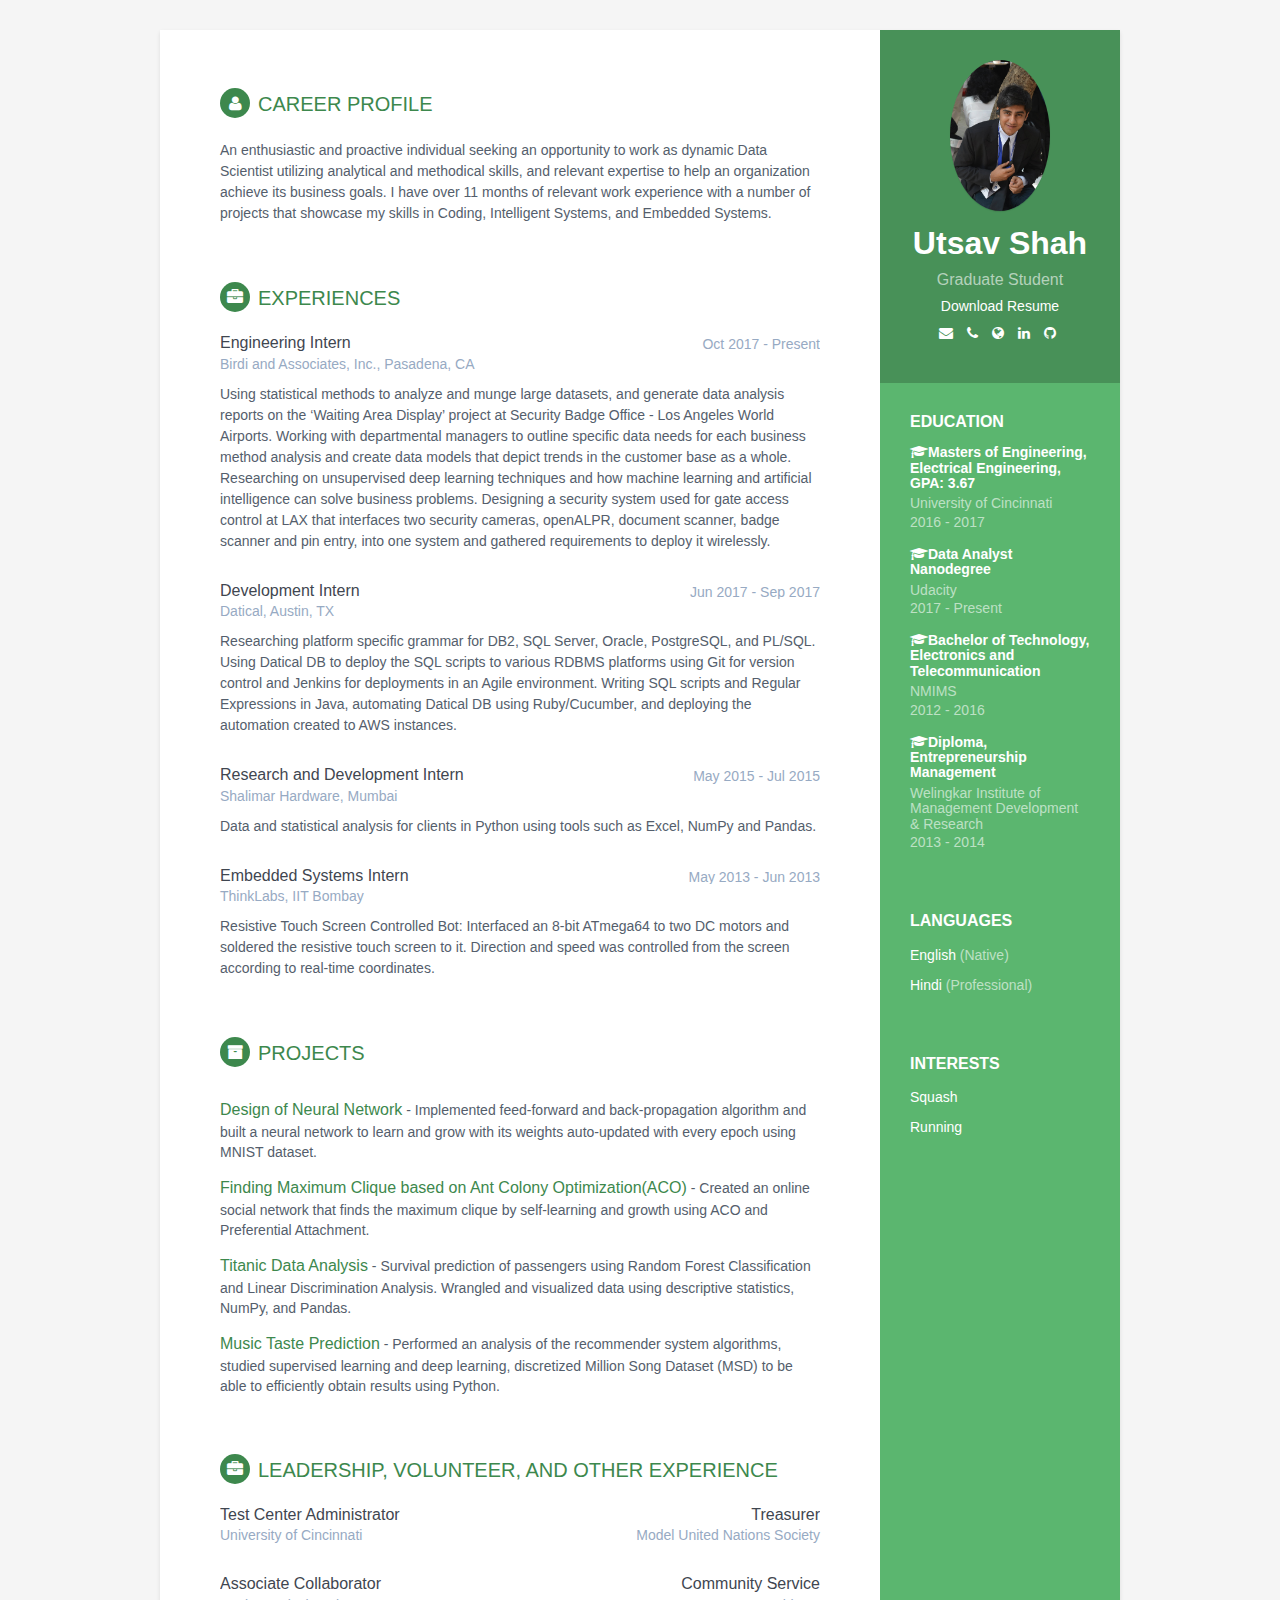
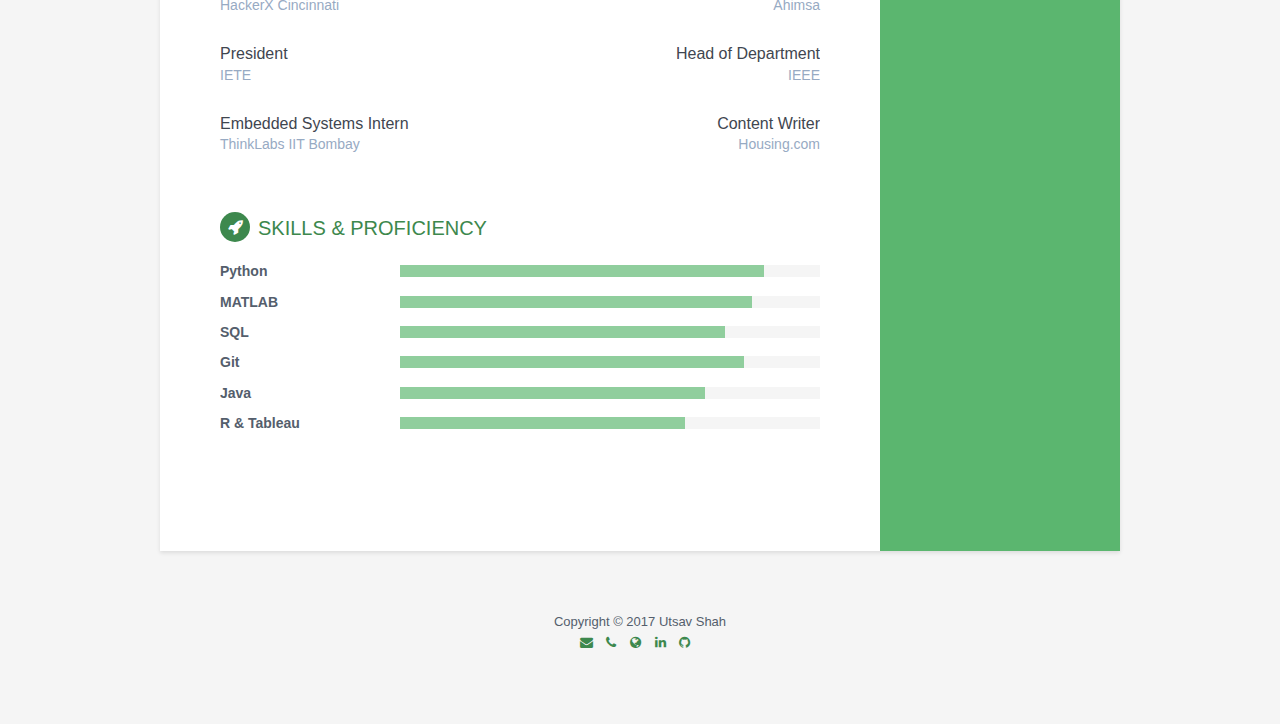
==== index.html @ f1767430 "Updating Birdi Intern Experience" ====
<!DOCTYPE html>
<html lang="en">
<head>
    <link href='//fonts.googleapis.com/css?family=Source+Sans+Pro:300,400,700,400italic' rel='stylesheet' type='text/css'>

    <link rel="stylesheet" type="text/css" href="https://utsav507.github.io/theme/css/font-awesome.min.css">
    <link rel="stylesheet" type="text/css" href="https://utsav507.github.io/theme/css/bootstrap.min.css" />
    <link rel="stylesheet" type="text/css" href="https://utsav507.github.io/theme/css/main-3.css" />


    <link href="https://utsav507.github.io/feeds/all.atom.xml" type="application/atom+xml" rel="alternate" title="Utsav's Portfolio Atom">



    <meta charset="utf-8" />
    <meta http-equiv="X-UA-Compatible" content="IE=edge" />
    <meta name="HandheldFriendly" content="True" />
    <meta name="viewport" content="width=device-width, initial-scale=1.0" />
    <meta name="robots" content="" />


    <meta name="author" content="Utsav Shah" />
    <meta name="description" content="" />
    <title>Utsav's Portfolio</title>

</head>

<body id="index" class="home">

<div class="wrapper">
<!-- Use icons from fontawesome when you are adding new item in the contact list  -->             
 
<div class="sidebar-wrapper">
    <div class="profile-container">
        <img class="profile-img" src="https://utsav507.github.io/theme//images/profile.jpg" alt="profile picture" />
        <h1 class="name">Utsav Shah</h1>
        <h3 class="tagline">Graduate Student</h3>
        <a class="btn btn-cta-primary" href="UtsavShah_Resume_New.pdf" download src="UtsavShah_Resume_New.pdf" target="_blank">Download Resume</a> 
     <ul class="social list-inline">
           
            <li class="email"><a href="mailto: utsavshah507@gmail.com"><i class="fa fa-envelope"></i></a></li>
            
            <li class="phone"><a href="tel:+1 (571)789-8828"><i class="fa fa-phone"></i></a></li>
            
            <li class="website"><a href="http://utsav507.github.io"><i class="fa fa-globe"></i></a></li>
            
            <li class="linkedin"><a href="https://in.linkedin.com/in/utsavshah507"><i class="fa fa-linkedin"></i></a></li>
            
            <li class="github"><a href="http://github.com/utsav507"><i class="fa fa-github"></i></a></li>
            
    </ul>
    </div><!--//contact-container-->
<div class="education-container container-block">
<h2 class="container-block-title">Education</h2>
    <div class="item">
	    <h4 class="degree"><i class="fa fa-graduation-cap"></i>Masters of Engineering, Electrical Engineering, GPA: 3.67</h4>
	    <h5 class="meta">University of Cincinnati</h5>
	    <div class="time">2016 - 2017</div>
	</div><!--//item-->
    <div class="item">
	    <h4 class="degree"><i class="fa fa-graduation-cap"></i>Data Analyst Nanodegree</h4>
	    <h5 class="meta">Udacity</h5>
	    <div class="time">2017 - Present</div>
	</div><!--//item-->
    <div class="item">
	    <h4 class="degree"><i class="fa fa-graduation-cap"></i>Bachelor of Technology, Electronics and Telecommunication</h4>
	    <h5 class="meta">NMIMS</h5>
	    <div class="time">2012 - 2016</div>
	</div><!--//item-->
    <div class="item">
	    <h4 class="degree"><i class="fa fa-graduation-cap"></i>Diploma, Entrepreneurship Management </h4>
	    <h5 class="meta">Welingkar Institute of Management Development & Research</h5>
	    <div class="time">2013 - 2014</div>
	</div><!--//item-->
</div><!--//education-container-->
<div class="languages-container container-block">
	<h2 class="container-block-title">Languages</h2>
	<ul class="list-unstyled interests-list">
		<li>English <span class="lang-desc">(Native)</span></li>
		<li>Hindi <span class="lang-desc">(Professional)</span></li>
	</ul>
</div><!--//interests-->
<div class="interests-container container-block">
	<h2 class="container-block-title">Interests</h2>
	<ul class="list-unstyled interests-list">
		   <li>Squash</li>
		   <li>Running</li>
	</ul>
</div><!--//interests-->
    
</div><!--//sidebar-wrapper-->    
<div class="main-wrapper">       
<section class="section summary-section">
<h2 class="section-title"><i class="fa fa-user"></i>Career Profile</h2>
<div class="summary">
    <p>An enthusiastic and proactive individual seeking an opportunity to work as dynamic Data Scientist utilizing analytical and methodical skills, and relevant expertise to help an organization achieve its business goals. I have over 11 months of relevant work experience with a number of projects that showcase my skills in Coding, Intelligent Systems, and Embedded Systems.</p>
</div><!--//summary-->
</section> 
                    
<section class="section experiences-section">
    <h2 class="section-title"><i class="fa fa-briefcase"></i>Experiences</h2>
    <div class="item">
            <div class="meta">
                <div class="upper-row">
                    <h3 class="job-title">Engineering Intern</h3>
                    <div class="time">Oct 2017 - Present</div>
                </div><!--//upper-row-->
                <div class="company">Birdi and Associates, Inc., Pasadena, CA</div>
            </div><!--//meta-->
            <div class="details">
                <p>Using statistical methods to analyze and munge large datasets, and generate data analysis reports on the ‘Waiting Area Display’ project at Security Badge Office - Los Angeles World Airports. Working with departmental managers to outline specific data needs for each business method analysis and create data models that depict trends in the customer base as a whole. Researching on unsupervised deep learning techniques and how machine learning and artificial intelligence can solve business problems. Designing a security system used for gate access control at LAX that interfaces two security cameras, openALPR, document scanner, badge scanner and pin entry, into one system and gathered requirements to deploy it wirelessly.</p>
            </div><!--//details-->
        </div><!--//item-->
        <div class="item">
            <div class="meta">
                <div class="upper-row">
                    <h3 class="job-title">Development Intern</h3>
                    <div class="time">Jun 2017 - Sep 2017</div>
                </div><!--//upper-row-->
                <div class="company">Datical, Austin, TX</div>
            </div><!--//meta-->
            <div class="details">
                <p>Researching platform specific grammar for DB2, SQL Server, Oracle, PostgreSQL, and PL/SQL. Using Datical DB to deploy the SQL scripts to various RDBMS platforms using Git for version control and Jenkins for deployments in an Agile environment. Writing SQL scripts and Regular Expressions in Java, automating Datical DB using Ruby/Cucumber, and deploying the automation created to AWS instances.</p>
            </div><!--//details-->
        </div><!--//item-->
        <div class="item">
            <div class="meta">
                <div class="upper-row">
                    <h3 class="job-title">Research and Development Intern </h3>
                    <div class="time">May 2015 - Jul 2015</div>
                </div><!--//upper-row-->
                <div class="company">Shalimar Hardware, Mumbai</div>
            </div><!--//meta-->
            <div class="details">
                <p>Data and statistical analysis for clients in Python using tools such as Excel, NumPy and Pandas.</p>
            </div><!--//details-->
        </div><!--//item-->
        <div class="item">
            <div class="meta">
                <div class="upper-row">
                    <h3 class="job-title">Embedded Systems Intern </h3>
                    <div class="time">May 2013 - Jun 2013</div>
                </div><!--//upper-row-->
                <div class="company">ThinkLabs, IIT Bombay</div>
            </div><!--//meta-->
            <div class="details">
                <p>Resistive Touch Screen Controlled Bot: Interfaced an 8-bit ATmega64 to two DC motors and soldered the resistive touch screen to it. Direction and speed was controlled from the screen according to real-time coordinates. </p>
            </div><!--//details-->
        </div><!--//item-->
</section><!--//section-->

<section class="section projects-section">
    <h2 class="section-title"><i class="fa fa-archive"></i>Projects</h2>
    <div class="intro">
        <p></p>
    </div><!--//intro-->
        <div class="item">
            <span class="project-title"><a href="https://github.com/utsav507/neural-networks">Design of Neural Network</a></span> - <span class="project-tagline">Implemented feed-forward and back-propagation algorithm and built a neural network to learn and grow with its weights auto-updated with every epoch using MNIST dataset.</span>
        </div><!--//item-->
        <div class="item">
            <span class="project-title"><a href="https://github.com/utsav507/maximum-clique">Finding Maximum Clique based on Ant Colony Optimization(ACO)</a></span> - <span class="project-tagline">Created an online social network that finds the maximum clique by self-learning and growth using ACO and Preferential Attachment. </span>
        </div><!--//item-->
        <div class="item">
            <span class="project-title"><a href="https://github.com/utsav507/titanic-data-analysis">Titanic Data Analysis</a></span> - <span class="project-tagline">Survival prediction of passengers using Random Forest Classification and Linear Discrimination Analysis. Wrangled and visualized data using descriptive statistics, NumPy, and Pandas.</span>
        </div><!--//item-->
        <div class="item">
            <span class="project-title"><a href="https://github.com/utsav507/music-taste-prediction">Music Taste Prediction</a></span> - <span class="project-tagline">Performed an analysis of the recommender system algorithms, studied supervised learning and deep learning, discretized Million Song Dataset (MSD) to be able to efficiently obtain results using Python.</span>
        </div><!--//item-->
</section><!--//section-->

<section class="section experiences-section">
    <h2 class="section-title"><i class="fa fa-briefcase"></i>Leadership, Volunteer, and Other Experience</h2>
        <div class="item">
            <div class="meta">
                <div class="upper-row">
                    <h3 class="job-title">Test Center Administrator <span style="float:right">Treasurer</span> </h3>
                </div>    
                    <div class="company">University of Cincinnati<span style="float:right">Model United Nations Society</span></div>
            </div>
        </div>

         <div class="item">
            <div class="meta">
                <div class="upper-row">
                    <h3 class="job-title">Associate Collaborator<span style="float:right">Community Service</span></h3>
                </div>    
                    <div class="company">HackerX Cincinnati<span style="float:right">Ahimsa</span></div>
            </div>
        </div>                 
        
        <div class="item">
            <div class="meta">
                <div class="upper-row">
                    <h3 class="job-title">President<span style="float:right">Head of Department</span></h3>
                </div>    
                    <div class="company">IETE<span style="float:right">IEEE</span></div>
            </div>
        </div> 

        <div class="item">
            <div class="meta">
                <div class="upper-row">
                    <h3 class="job-title">Embedded Systems Intern<span style="float:right">Content Writer</span></h3>
                </div>    
                    <div class="company">ThinkLabs IIT Bombay<span style="float:right">Housing.com</span></div>
            </div>
        </div>
</section>         
                    
<section class="skills-section section">
    <h2 class="section-title"><i class="fa fa-rocket"></i>Skills &amp; Proficiency</h2>
    <div class="skillset">        
            <div class="item">
                <h3 class="level-title">Python</h3>
                <div class="level-bar">
                    <div class="level-bar-inner" data-level="92%">
                    </div>                                      
                </div><!--//level-bar-->                                 
            </div><!--//item-->
            <div class="item">
                <h3 class="level-title">MATLAB</h3>
                <div class="level-bar">
                    <div class="level-bar-inner" data-level="89%">
                    </div>                                      
                </div><!--//level-bar-->                                 
            </div><!--//item-->
            <div class="item">
                <h3 class="level-title">SQL</h3>
                <div class="level-bar">
                    <div class="level-bar-inner" data-level="82%">
                    </div>                                      
                </div><!--//level-bar-->                                 
            </div><!--//item-->
            <div class="item">
                <h3 class="level-title">Git</h3>
                <div class="level-bar">
                    <div class="level-bar-inner" data-level="87%">
                    </div>                                      
                </div><!--//level-bar-->                                 
            </div><!--//item-->
            <div class="item">
                <h3 class="level-title">Java</h3>
                <div class="level-bar">
                    <div class="level-bar-inner" data-level="77%">
                    </div>                                      
                </div><!--//level-bar-->                                 
            </div><!--//item-->
            <div class="item">
                <h3 class="level-title">R &amp; Tableau</h3>
                <div class="level-bar">
                    <div class="level-bar-inner" data-level="72%">
                    </div>                                      
                </div><!--//level-bar-->                                 
            </div><!--//item-->
    </div>  
</section><!--//skills-section-->
        
    </div><!--//main-body-->
</div>

    <footer class="footer">
        <div class="text-center">
            <small class="copyright">Copyright © 2017 Utsav Shah<a target="_blank"></a> <ul class="social list-inline">
                <ul class="social list-inline">
           
            <li class="email"><a href="mailto: utsavshah507@gmail.com"><i class="fa fa-envelope"></i></a></li>
            
            <li class="phone"><a href="tel:+1 (571)789-8828"><i class="fa fa-phone"></i></a></li>
            
            <li class="website"><a href="http://utsav507.github.io"><i class="fa fa-globe"></i></a></li>
            
            <li class="linkedin"><a href="https://in.linkedin.com/in/utsavshah507"><i class="fa fa-linkedin"></i></a></li>
            
            <li class="github"><a href="http://github.com/utsav507"><i class="fa fa-github"></i></a></li>
            
    </ul>

        </div><!--//container-->
    </footer><!--//footer-->
    <script type="text/javascript" src="https://utsav507.github.io/theme/js/jquery-1.11.3.min.js"></script>
    <script type="text/javascript" src="https://utsav507.github.io/theme/js/bootstrap.min.js"></script>
    <script type="text/javascript" src="https://utsav507.github.io/theme/js/main.js"></script>
</body>
</html>
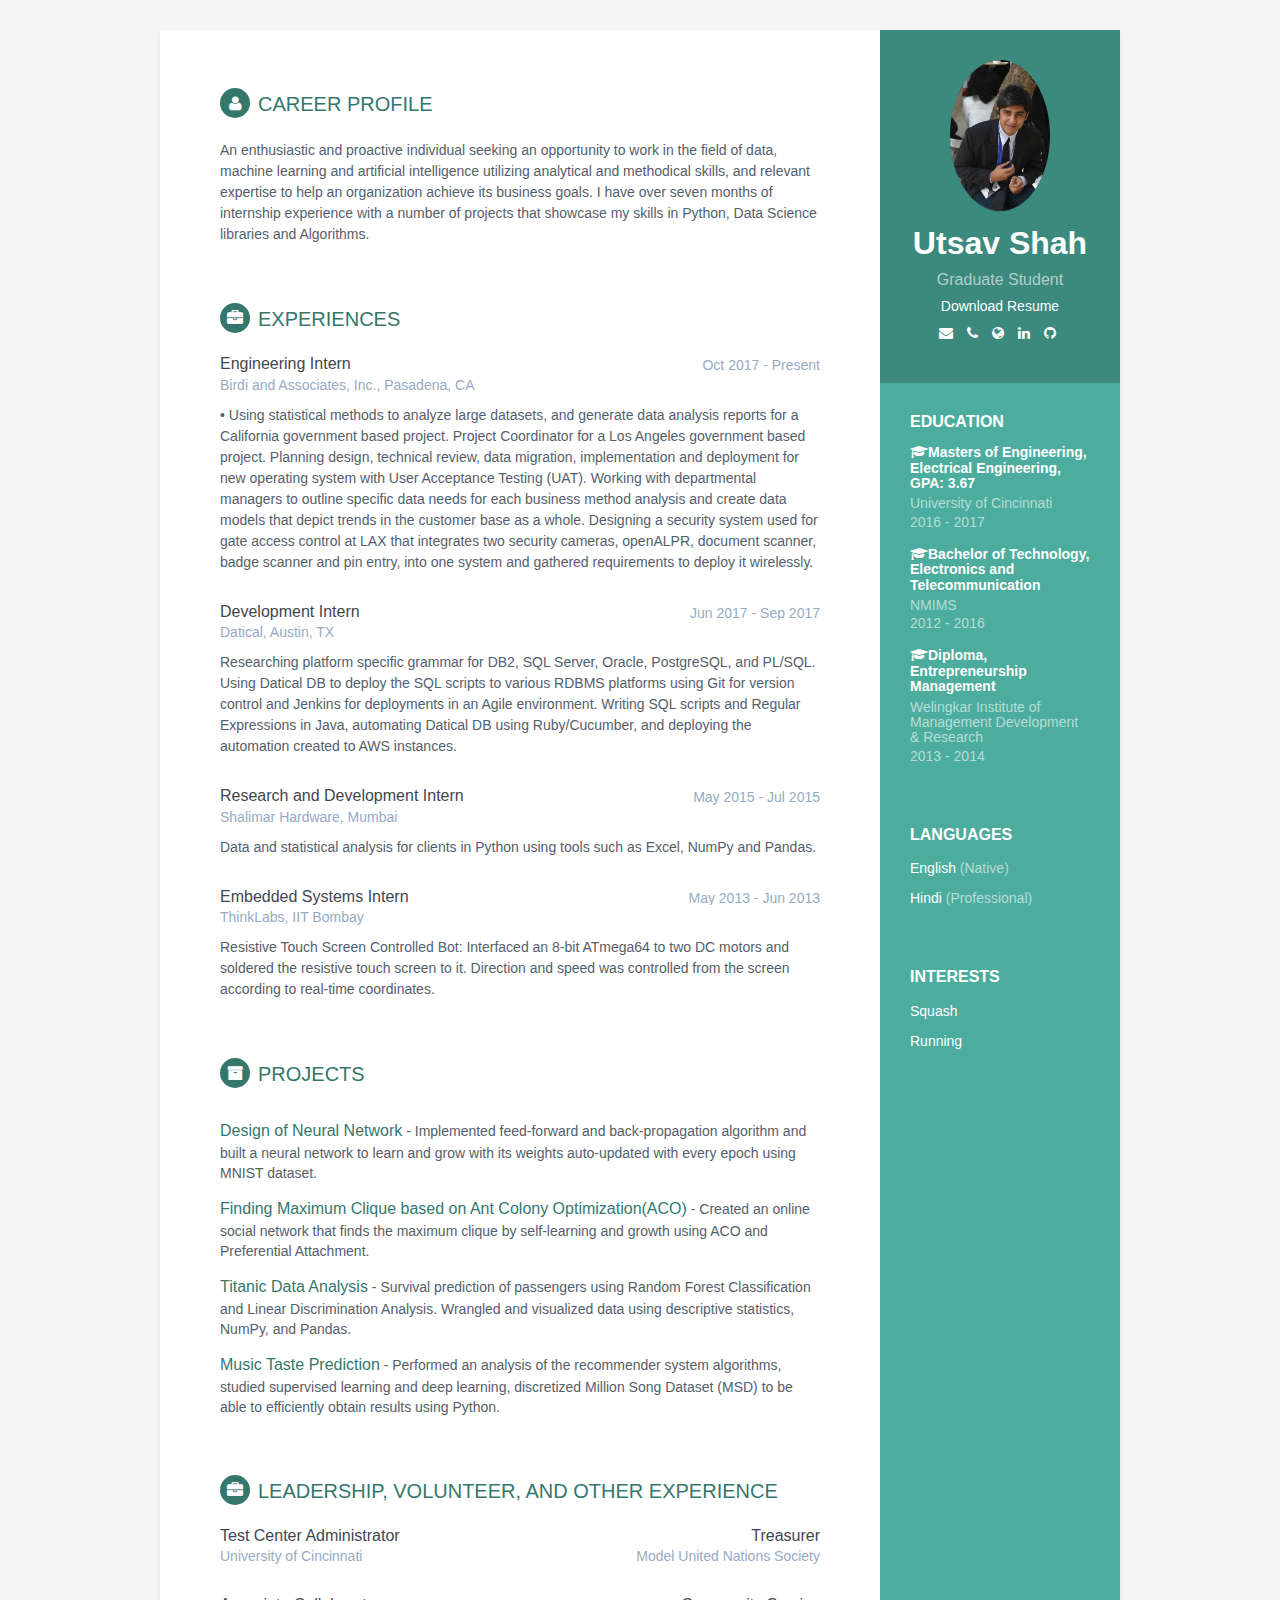
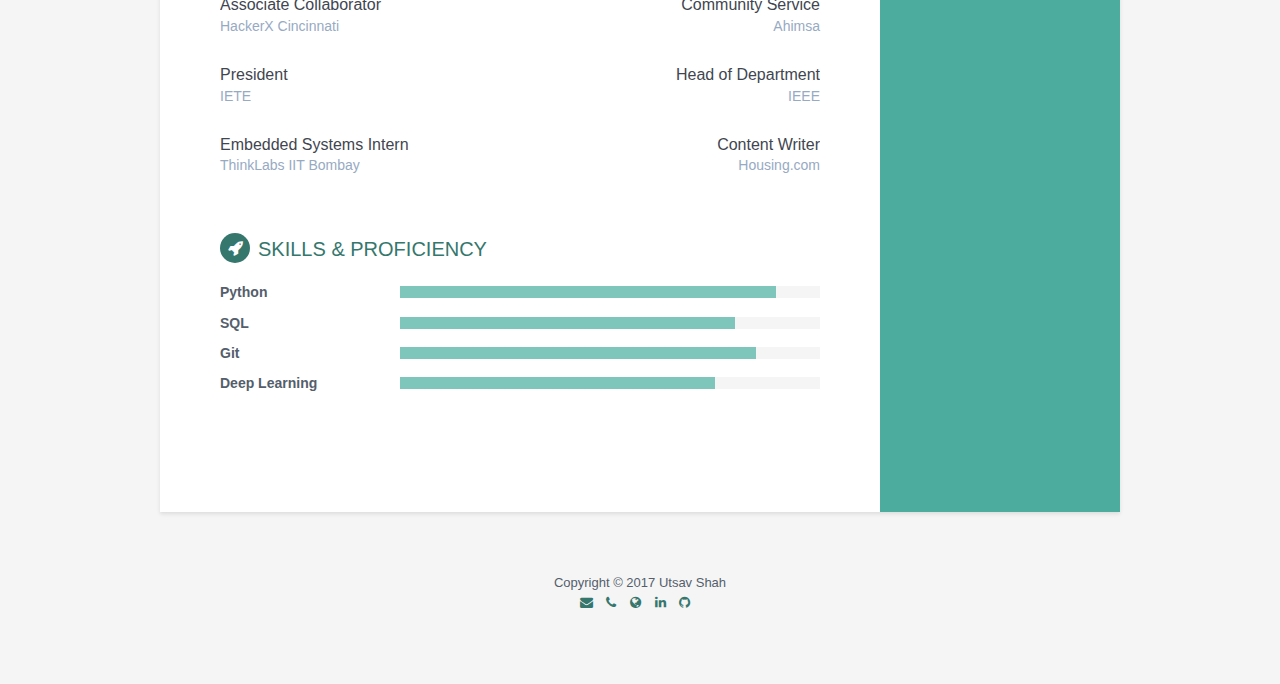
==== commit 176bd5ad: "updating few changes" ====
--- a/index.html
+++ b/index.html
@@ -5,7 +5,7 @@
 
     <link rel="stylesheet" type="text/css" href="https://utsav507.github.io/theme/css/font-awesome.min.css">
     <link rel="stylesheet" type="text/css" href="https://utsav507.github.io/theme/css/bootstrap.min.css" />
-    <link rel="stylesheet" type="text/css" href="https://utsav507.github.io/theme/css/main-3.css" />
+    <link rel="stylesheet" type="text/css" href="https://utsav507.github.io/theme/css/main-2.css" />
 
 
     <link href="https://utsav507.github.io/feeds/all.atom.xml" type="application/atom+xml" rel="alternate" title="Utsav's Portfolio Atom">
@@ -56,11 +56,6 @@
 	    <h4 class="degree"><i class="fa fa-graduation-cap"></i>Masters of Engineering, Electrical Engineering, GPA: 3.67</h4>
 	    <h5 class="meta">University of Cincinnati</h5>
 	    <div class="time">2016 - 2017</div>
-	</div><!--//item-->
-    <div class="item">
-	    <h4 class="degree"><i class="fa fa-graduation-cap"></i>Data Analyst Nanodegree</h4>
-	    <h5 class="meta">Udacity</h5>
-	    <div class="time">2017 - Present</div>
 	</div><!--//item-->
     <div class="item">
 	    <h4 class="degree"><i class="fa fa-graduation-cap"></i>Bachelor of Technology, Electronics and Telecommunication</h4>
@@ -93,7 +88,7 @@
 <section class="section summary-section">
 <h2 class="section-title"><i class="fa fa-user"></i>Career Profile</h2>
 <div class="summary">
-    <p>An enthusiastic and proactive individual seeking an opportunity to work as dynamic Data Scientist utilizing analytical and methodical skills, and relevant expertise to help an organization achieve its business goals. I have over 11 months of relevant work experience with a number of projects that showcase my skills in Coding, Intelligent Systems, and Embedded Systems.</p>
+    <p>An enthusiastic and proactive individual seeking an opportunity to work in the field of data, machine learning and artificial intelligence utilizing analytical and methodical skills, and relevant expertise to help an organization achieve its business goals. I have over seven months of internship experience with a number of projects that showcase my skills in Python, Data Science libraries and Algorithms.</p>
 </div><!--//summary-->
 </section> 
                     
@@ -108,7 +103,7 @@
                 <div class="company">Birdi and Associates, Inc., Pasadena, CA</div>
             </div><!--//meta-->
             <div class="details">
-                <p>Using statistical methods to analyze and munge large datasets, and generate data analysis reports on the ‘Waiting Area Display’ project at Security Badge Office - Los Angeles World Airports. Working with departmental managers to outline specific data needs for each business method analysis and create data models that depict trends in the customer base as a whole. Researching on unsupervised deep learning techniques and how machine learning and artificial intelligence can solve business problems. Designing a security system used for gate access control at LAX that interfaces two security cameras, openALPR, document scanner, badge scanner and pin entry, into one system and gathered requirements to deploy it wirelessly.</p>
+                <p>• Using statistical methods to analyze large datasets, and generate data analysis reports for a California government based project. Project Coordinator for a Los Angeles government based project. Planning design, technical review, data migration, implementation and deployment for new operating system with User Acceptance Testing (UAT). Working with departmental managers to outline specific data needs for each business method analysis and create data models that depict trends in the customer base as a whole. Designing a security system used for gate access control at LAX that integrates two security cameras, openALPR, document scanner, badge scanner and pin entry, into one system and gathered requirements to deploy it wirelessly.</p>
             </div><!--//details-->
         </div><!--//item-->
         <div class="item">
@@ -218,13 +213,6 @@
                 </div><!--//level-bar-->                                 
             </div><!--//item-->
             <div class="item">
-                <h3 class="level-title">MATLAB</h3>
-                <div class="level-bar">
-                    <div class="level-bar-inner" data-level="89%">
-                    </div>                                      
-                </div><!--//level-bar-->                                 
-            </div><!--//item-->
-            <div class="item">
                 <h3 class="level-title">SQL</h3>
                 <div class="level-bar">
                     <div class="level-bar-inner" data-level="82%">
@@ -239,16 +227,9 @@
                 </div><!--//level-bar-->                                 
             </div><!--//item-->
             <div class="item">
-                <h3 class="level-title">Java</h3>
+                <h3 class="level-title">Deep Learning</h3>
                 <div class="level-bar">
                     <div class="level-bar-inner" data-level="77%">
-                    </div>                                      
-                </div><!--//level-bar-->                                 
-            </div><!--//item-->
-            <div class="item">
-                <h3 class="level-title">R &amp; Tableau</h3>
-                <div class="level-bar">
-                    <div class="level-bar-inner" data-level="72%">
                     </div>                                      
                 </div><!--//level-bar-->                                 
             </div><!--//item-->
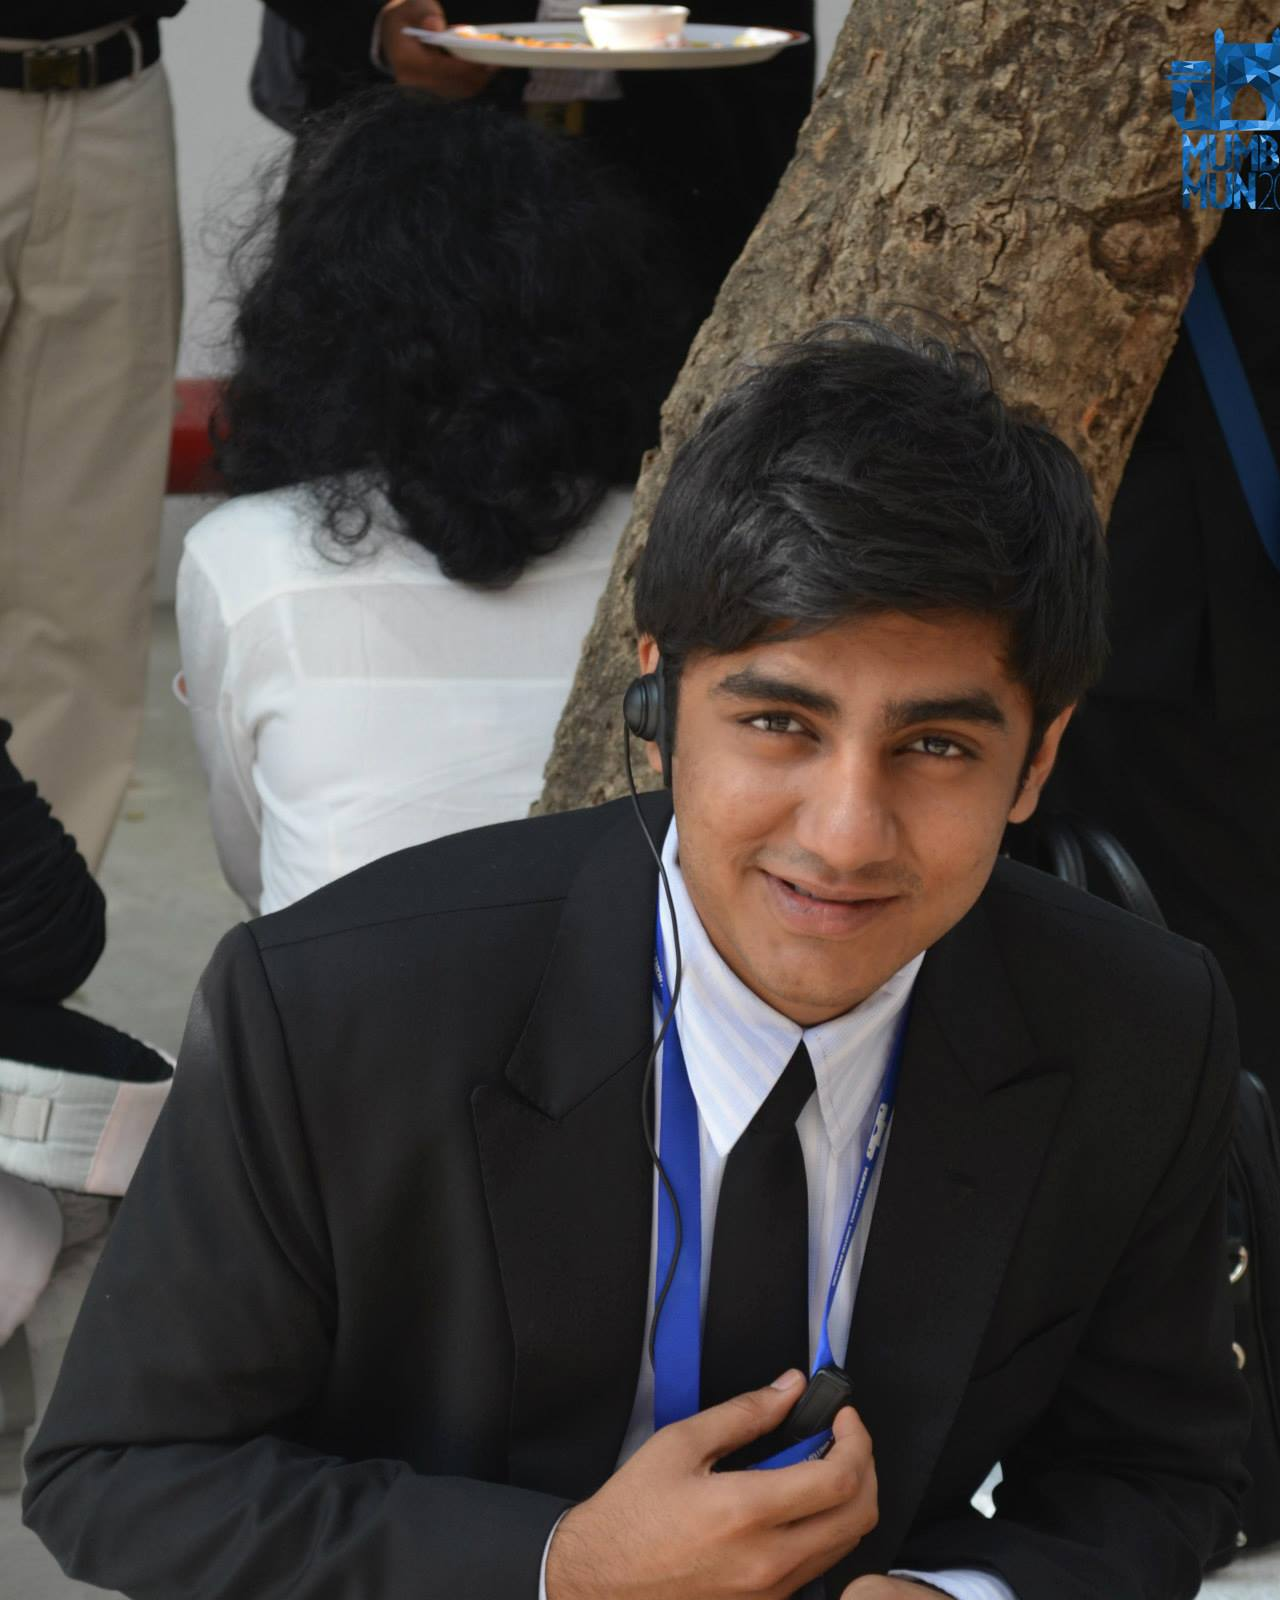
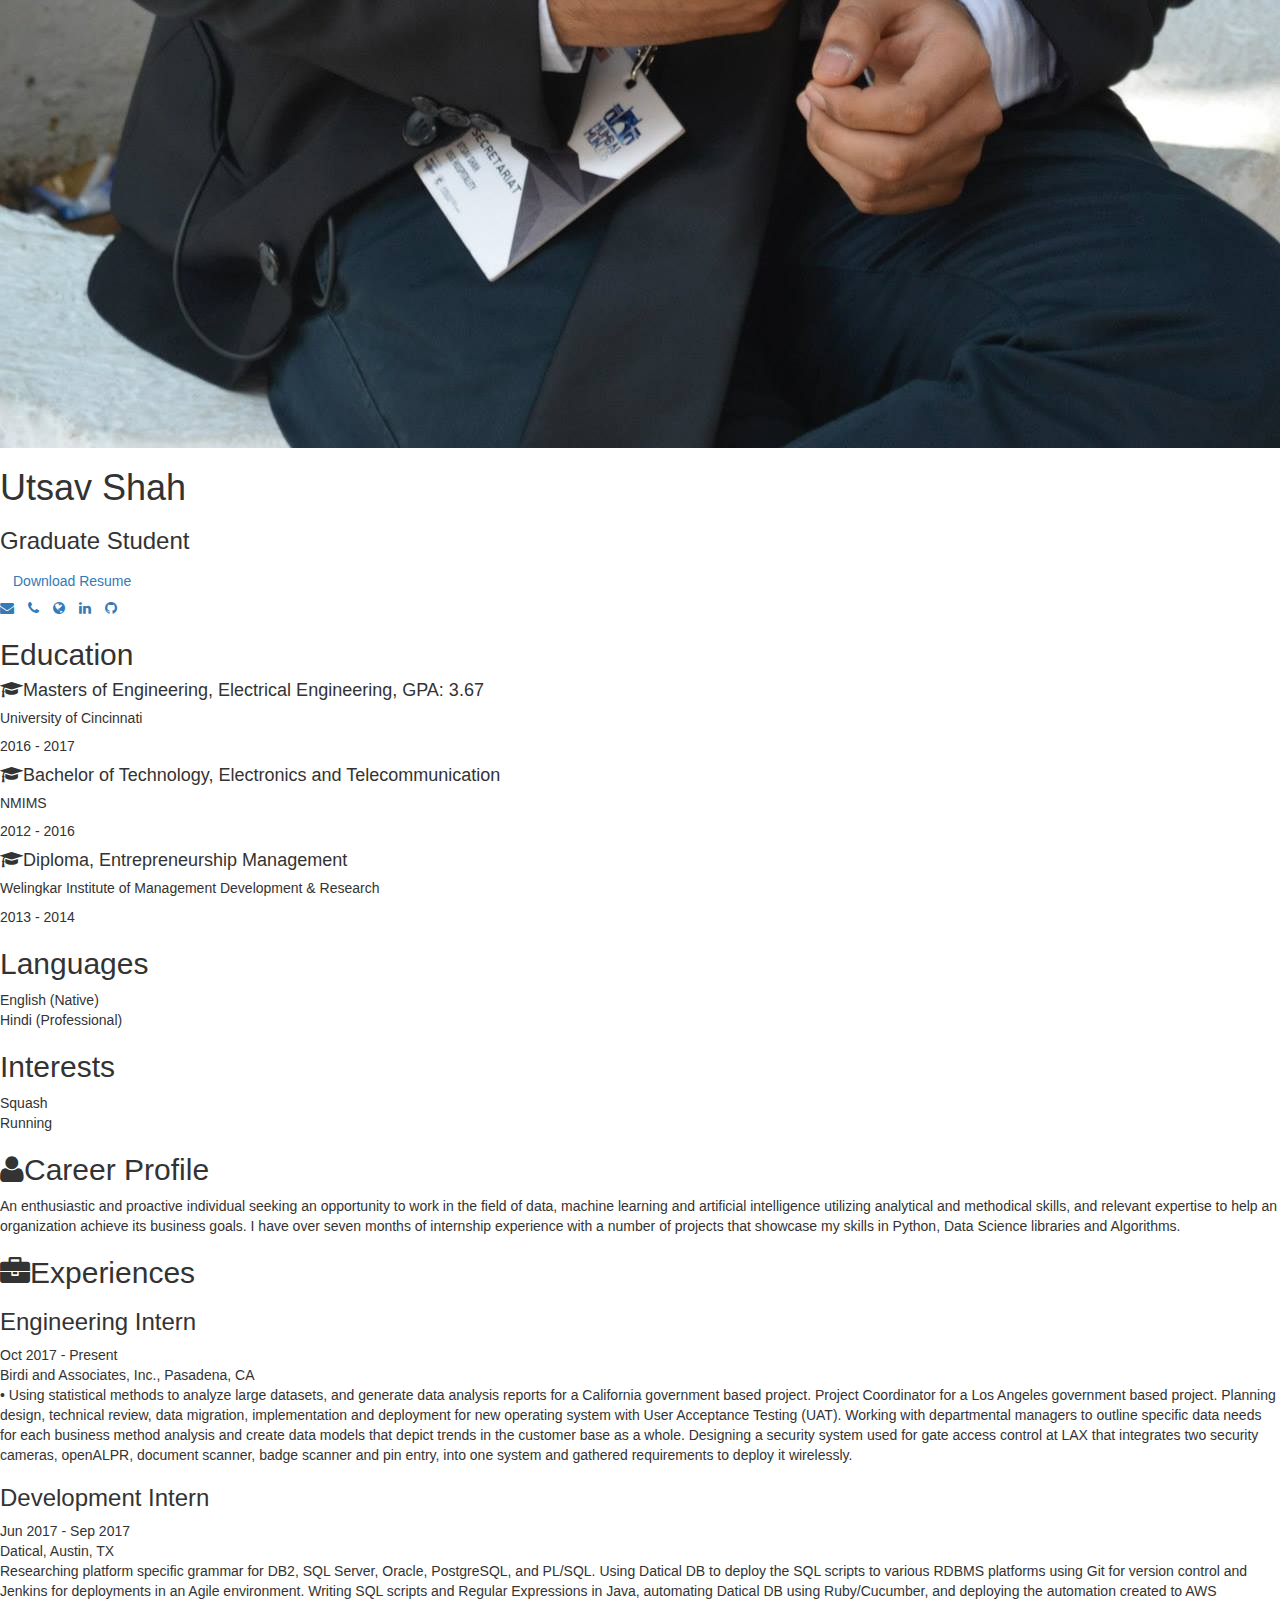
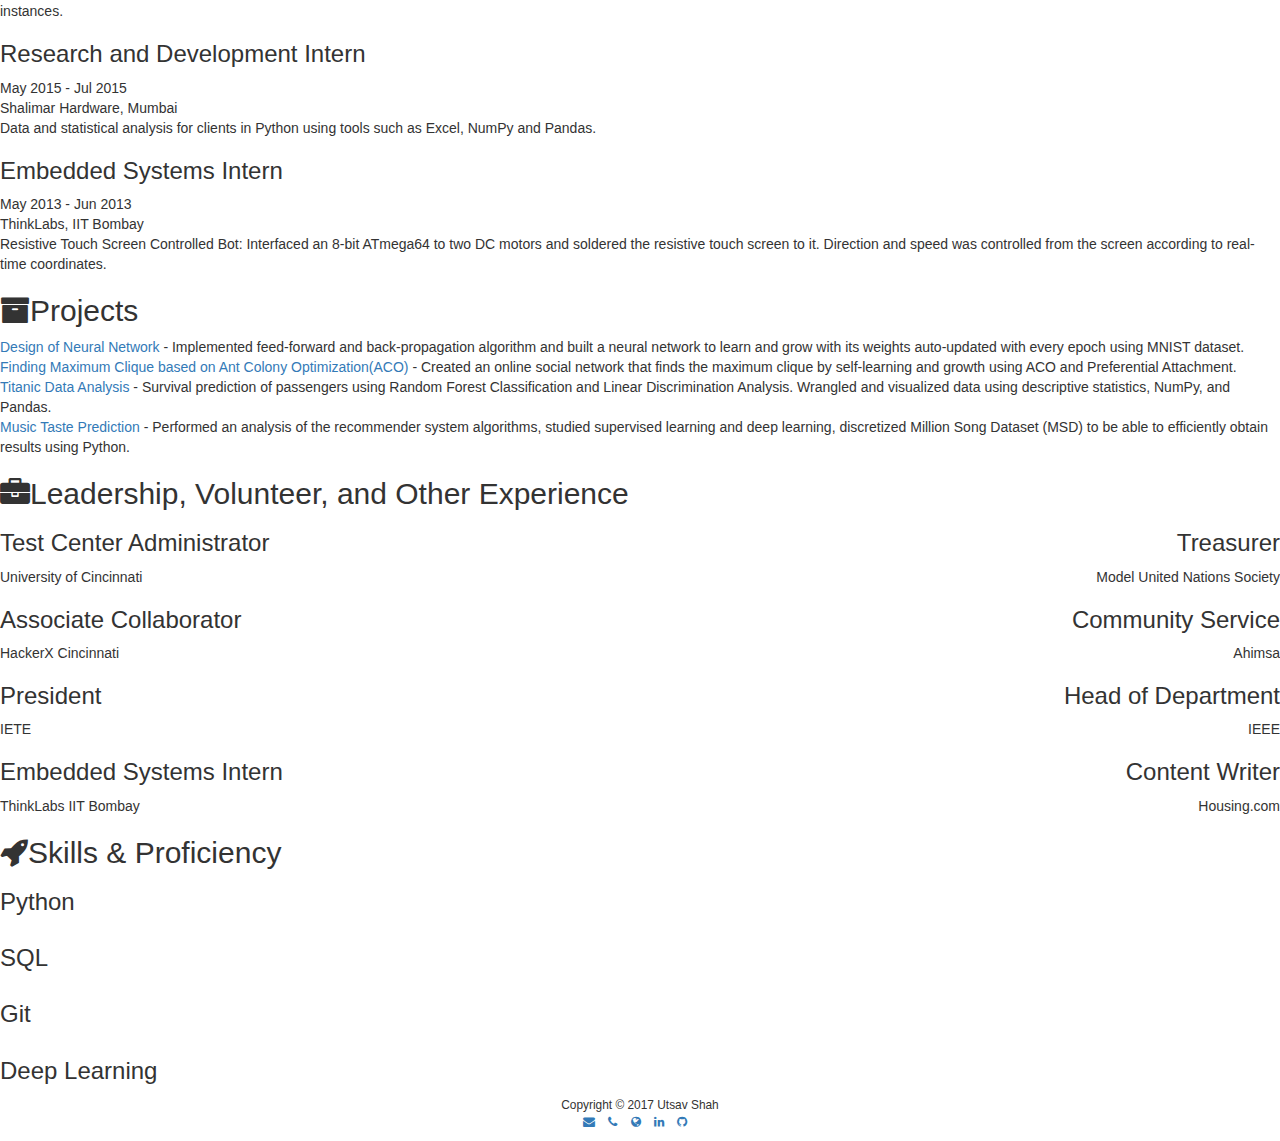
==== commit 1a90a3b2: "checking theme" ====
--- a/index.html
+++ b/index.html
@@ -5,7 +5,7 @@
 
     <link rel="stylesheet" type="text/css" href="https://utsav507.github.io/theme/css/font-awesome.min.css">
     <link rel="stylesheet" type="text/css" href="https://utsav507.github.io/theme/css/bootstrap.min.css" />
-    <link rel="stylesheet" type="text/css" href="https://utsav507.github.io/theme/css/main-2.css" />
+    <link rel="stylesheet" type="text/css" href="https://utsav507.github.io/theme/css/main-1.css" />
 
 
     <link href="https://utsav507.github.io/feeds/all.atom.xml" type="application/atom+xml" rel="alternate" title="Utsav's Portfolio Atom">
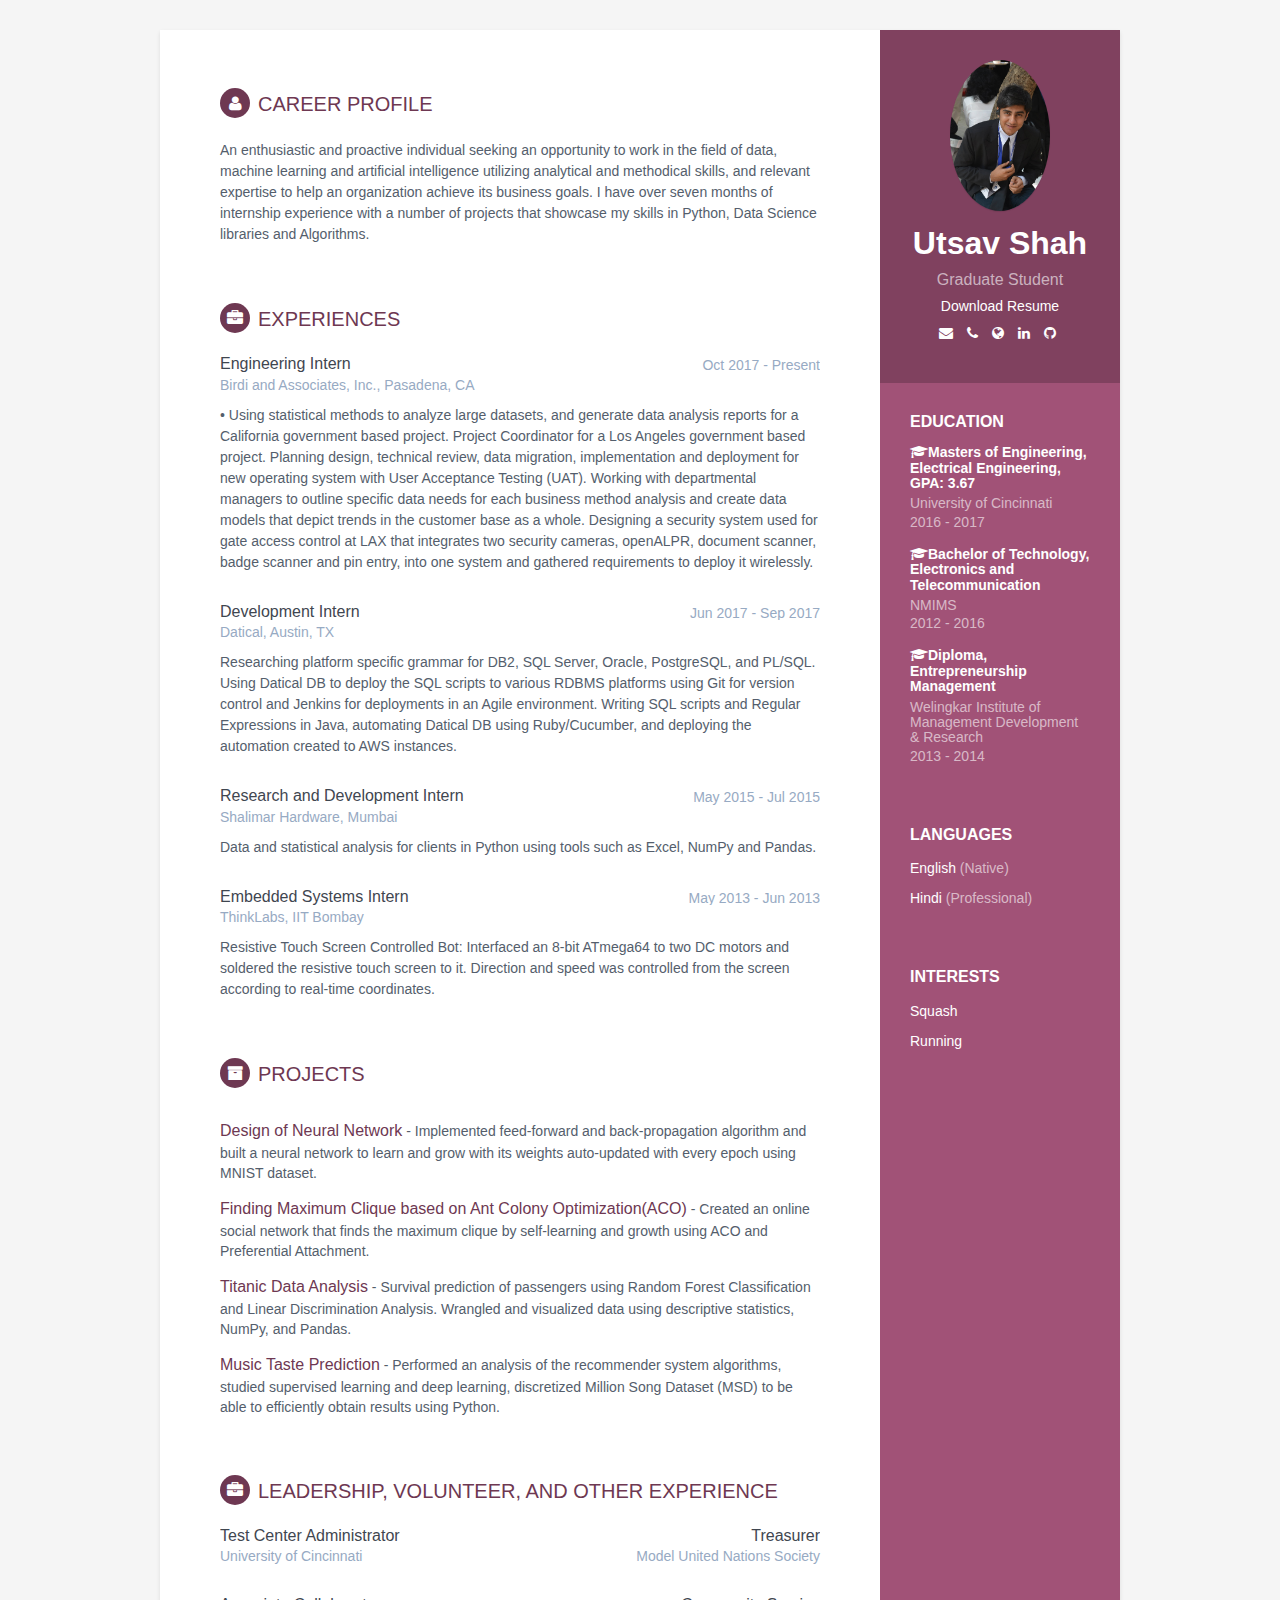
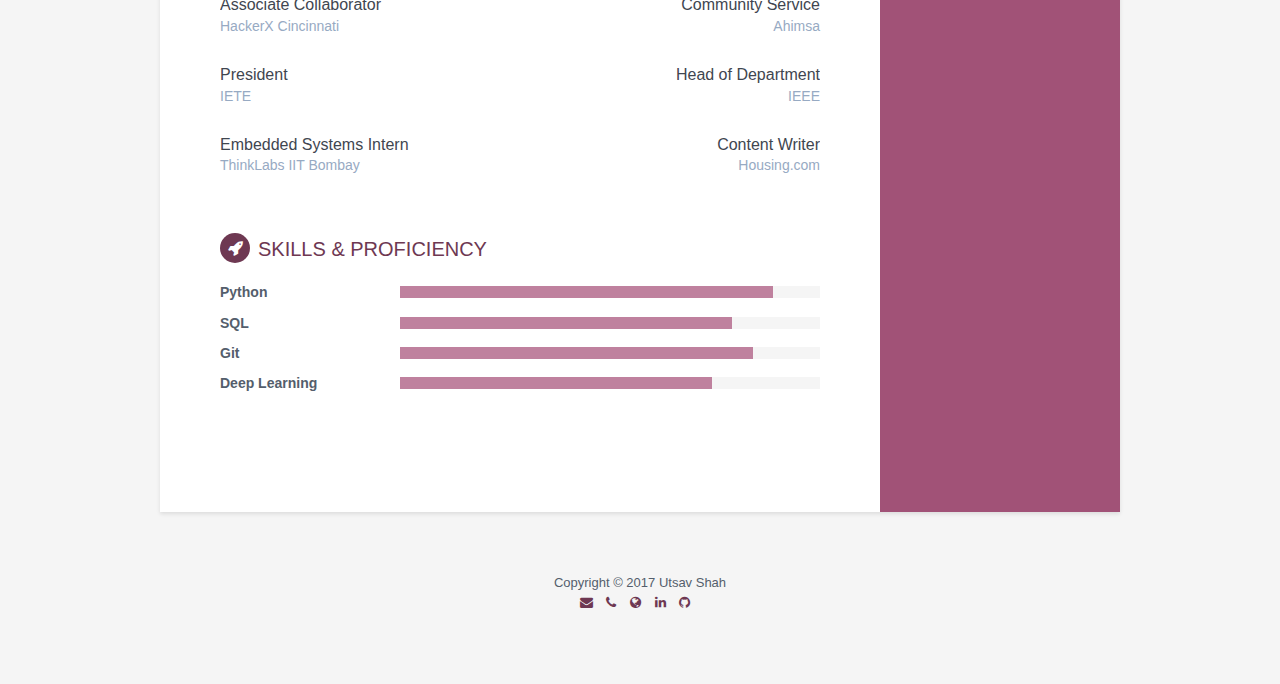
==== commit 2e4e4522: "updated resume" ====
--- a/index.html
+++ b/index.html
@@ -5,7 +5,7 @@
 
     <link rel="stylesheet" type="text/css" href="https://utsav507.github.io/theme/css/font-awesome.min.css">
     <link rel="stylesheet" type="text/css" href="https://utsav507.github.io/theme/css/bootstrap.min.css" />
-    <link rel="stylesheet" type="text/css" href="https://utsav507.github.io/theme/css/main-1.css" />
+    <link rel="stylesheet" type="text/css" href="https://utsav507.github.io/theme/css/main-4.css" />
 
 
     <link href="https://utsav507.github.io/feeds/all.atom.xml" type="application/atom+xml" rel="alternate" title="Utsav's Portfolio Atom">
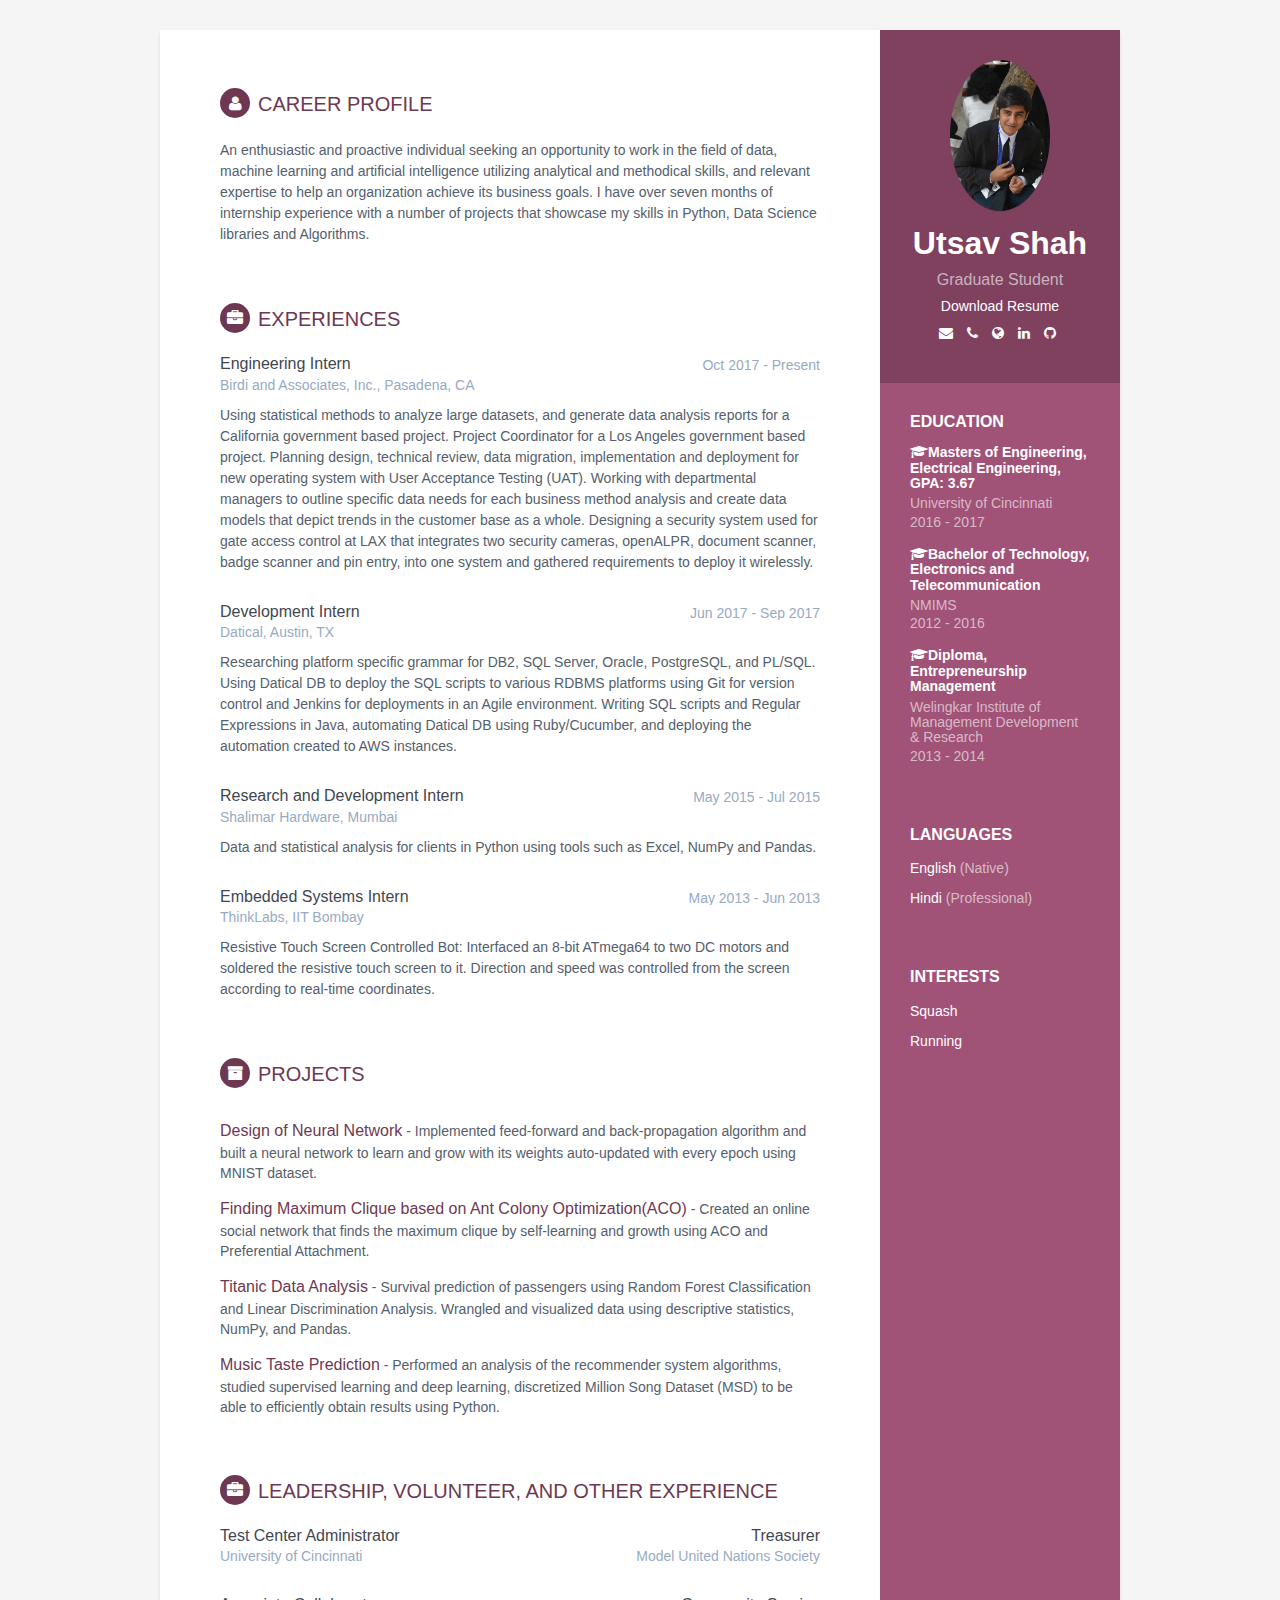
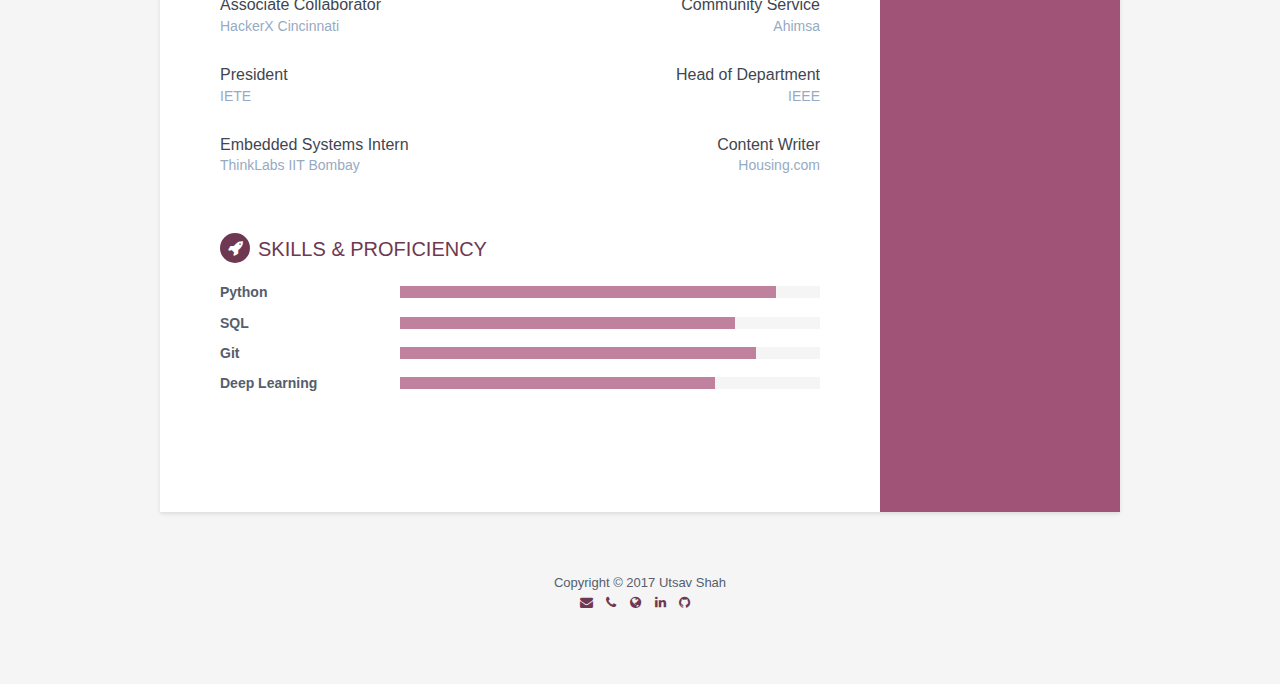
==== commit 726ee0f6: "changing JD of birdi" ====
--- a/index.html
+++ b/index.html
@@ -103,7 +103,7 @@
                 <div class="company">Birdi and Associates, Inc., Pasadena, CA</div>
             </div><!--//meta-->
             <div class="details">
-                <p>• Using statistical methods to analyze large datasets, and generate data analysis reports for a California government based project. Project Coordinator for a Los Angeles government based project. Planning design, technical review, data migration, implementation and deployment for new operating system with User Acceptance Testing (UAT). Working with departmental managers to outline specific data needs for each business method analysis and create data models that depict trends in the customer base as a whole. Designing a security system used for gate access control at LAX that integrates two security cameras, openALPR, document scanner, badge scanner and pin entry, into one system and gathered requirements to deploy it wirelessly.</p>
+                <p>Using statistical methods to analyze large datasets, and generate data analysis reports for a California government based project. Project Coordinator for a Los Angeles government based project. Planning design, technical review, data migration, implementation and deployment for new operating system with User Acceptance Testing (UAT). Working with departmental managers to outline specific data needs for each business method analysis and create data models that depict trends in the customer base as a whole. Designing a security system used for gate access control at LAX that integrates two security cameras, openALPR, document scanner, badge scanner and pin entry, into one system and gathered requirements to deploy it wirelessly.</p>
             </div><!--//details-->
         </div><!--//item-->
         <div class="item">
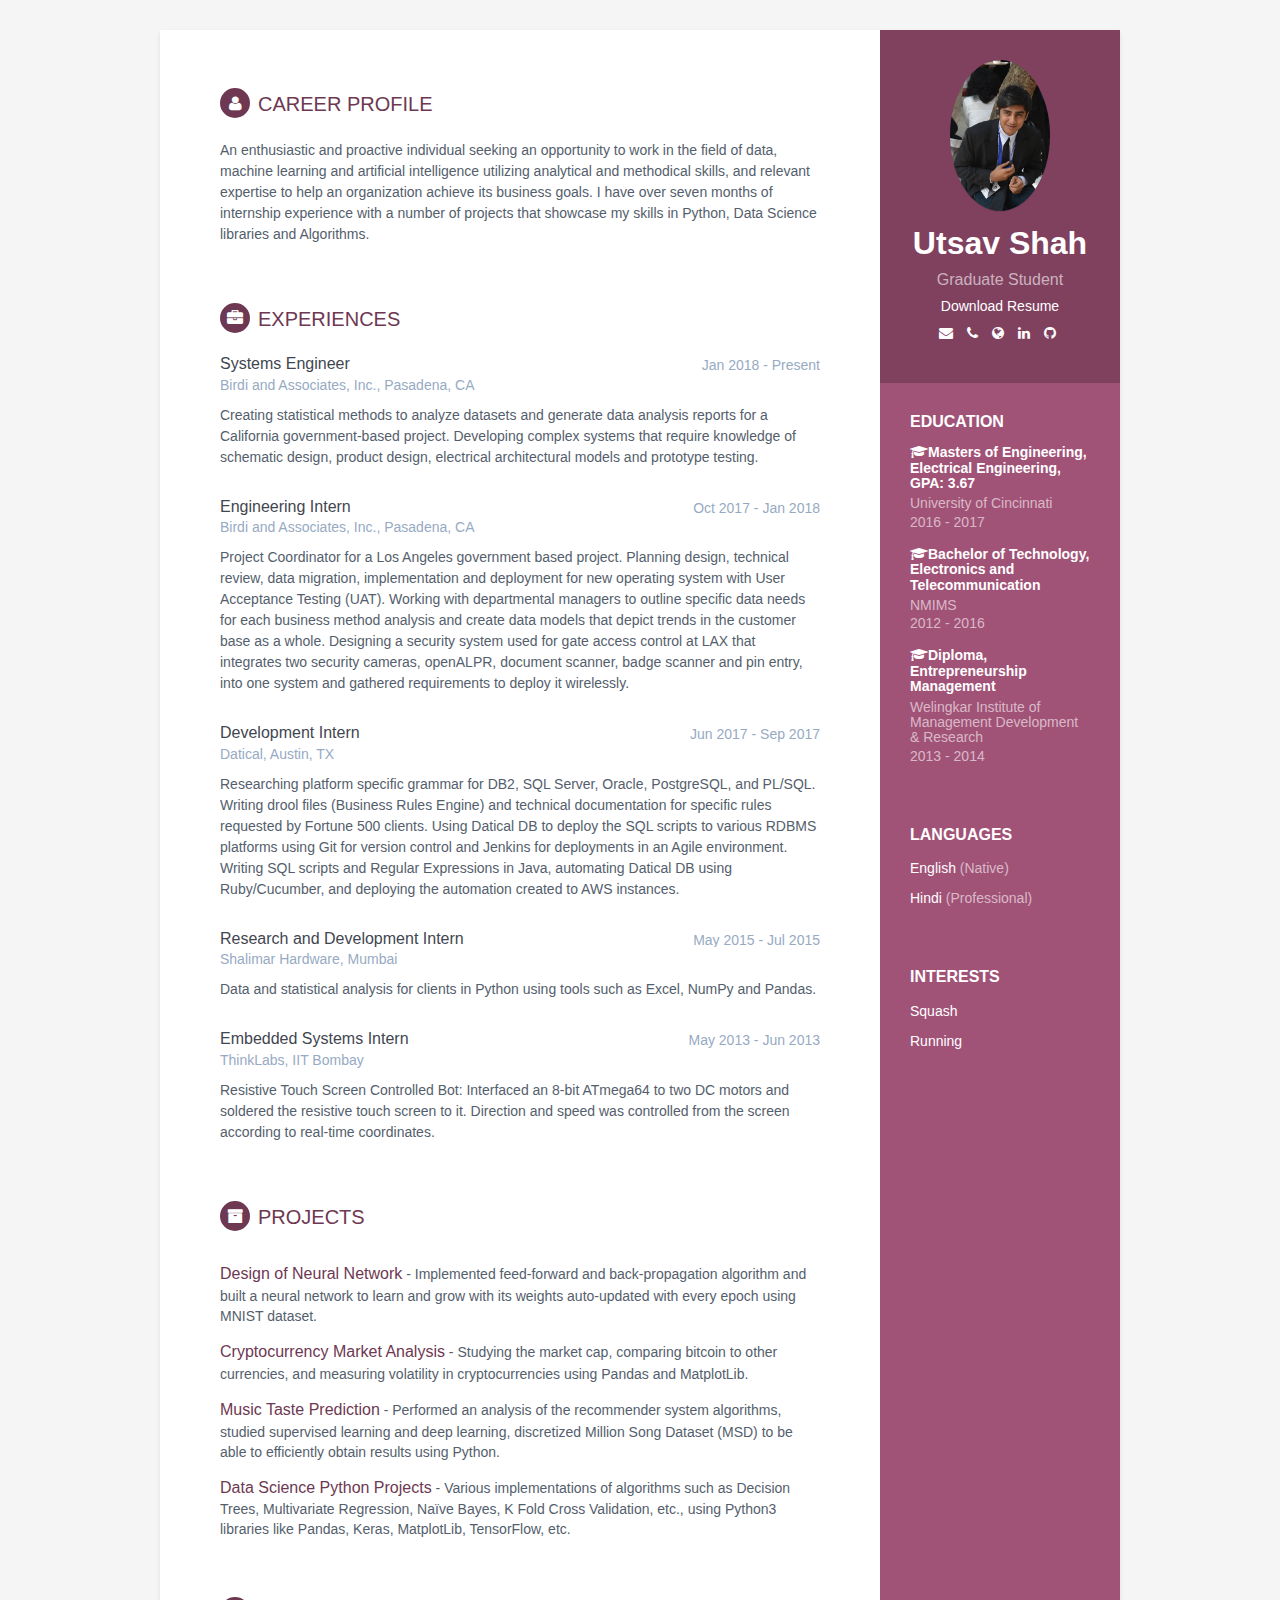
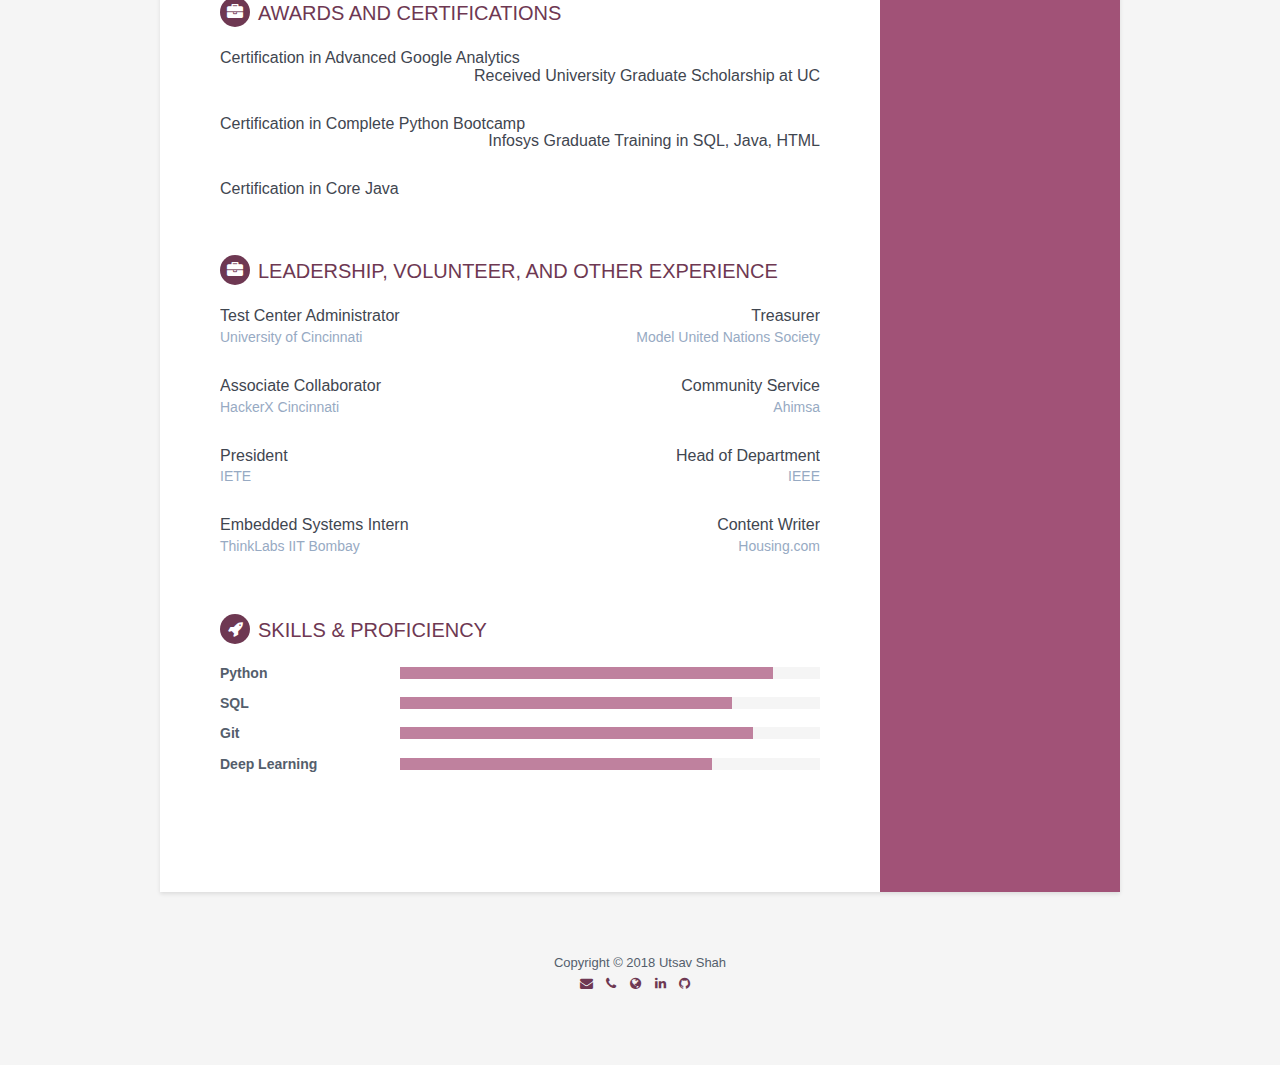
==== commit ff9a8dc7: "updating index.html file" ====
--- a/index.html
+++ b/index.html
@@ -94,16 +94,28 @@
                     
 <section class="section experiences-section">
     <h2 class="section-title"><i class="fa fa-briefcase"></i>Experiences</h2>
+        <div class="item">
+            <div class="meta">
+                <div class="upper-row">
+                    <h3 class="job-title">Systems Engineer</h3>
+                    <div class="time">Jan 2018 - Present</div>
+                </div><!--//upper-row-->
+                <div class="company">Birdi and Associates, Inc., Pasadena, CA</div>
+            </div><!--//meta-->
+            <div class="details">
+                <p>Creating statistical methods to analyze datasets and generate data analysis reports for a California government-based project. Developing complex systems that require knowledge of schematic design, product design, electrical architectural models and prototype testing.</p>
+            </div><!--//details-->
+        </div><!--//item-->
     <div class="item">
             <div class="meta">
                 <div class="upper-row">
                     <h3 class="job-title">Engineering Intern</h3>
-                    <div class="time">Oct 2017 - Present</div>
+                    <div class="time">Oct 2017 - Jan 2018</div>
                 </div><!--//upper-row-->
                 <div class="company">Birdi and Associates, Inc., Pasadena, CA</div>
             </div><!--//meta-->
             <div class="details">
-                <p>Using statistical methods to analyze large datasets, and generate data analysis reports for a California government based project. Project Coordinator for a Los Angeles government based project. Planning design, technical review, data migration, implementation and deployment for new operating system with User Acceptance Testing (UAT). Working with departmental managers to outline specific data needs for each business method analysis and create data models that depict trends in the customer base as a whole. Designing a security system used for gate access control at LAX that integrates two security cameras, openALPR, document scanner, badge scanner and pin entry, into one system and gathered requirements to deploy it wirelessly.</p>
+                <p>Project Coordinator for a Los Angeles government based project. Planning design, technical review, data migration, implementation and deployment for new operating system with User Acceptance Testing (UAT). Working with departmental managers to outline specific data needs for each business method analysis and create data models that depict trends in the customer base as a whole. Designing a security system used for gate access control at LAX that integrates two security cameras, openALPR, document scanner, badge scanner and pin entry, into one system and gathered requirements to deploy it wirelessly.</p>
             </div><!--//details-->
         </div><!--//item-->
         <div class="item">
@@ -115,7 +127,7 @@
                 <div class="company">Datical, Austin, TX</div>
             </div><!--//meta-->
             <div class="details">
-                <p>Researching platform specific grammar for DB2, SQL Server, Oracle, PostgreSQL, and PL/SQL. Using Datical DB to deploy the SQL scripts to various RDBMS platforms using Git for version control and Jenkins for deployments in an Agile environment. Writing SQL scripts and Regular Expressions in Java, automating Datical DB using Ruby/Cucumber, and deploying the automation created to AWS instances.</p>
+                <p>Researching platform specific grammar for DB2, SQL Server, Oracle, PostgreSQL, and PL/SQL. Writing drool files (Business Rules Engine) and technical documentation for specific rules requested by Fortune 500 clients. Using Datical DB to deploy the SQL scripts to various RDBMS platforms using Git for version control and Jenkins for deployments in an Agile environment. Writing SQL scripts and Regular Expressions in Java, automating Datical DB using Ruby/Cucumber, and deploying the automation created to AWS instances.</p>
             </div><!--//details-->
         </div><!--//item-->
         <div class="item">
@@ -153,15 +165,42 @@
             <span class="project-title"><a href="https://github.com/utsav507/neural-networks">Design of Neural Network</a></span> - <span class="project-tagline">Implemented feed-forward and back-propagation algorithm and built a neural network to learn and grow with its weights auto-updated with every epoch using MNIST dataset.</span>
         </div><!--//item-->
         <div class="item">
-            <span class="project-title"><a href="https://github.com/utsav507/maximum-clique">Finding Maximum Clique based on Ant Colony Optimization(ACO)</a></span> - <span class="project-tagline">Created an online social network that finds the maximum clique by self-learning and growth using ACO and Preferential Attachment. </span>
-        </div><!--//item-->
-        <div class="item">
-            <span class="project-title"><a href="https://github.com/utsav507/titanic-data-analysis">Titanic Data Analysis</a></span> - <span class="project-tagline">Survival prediction of passengers using Random Forest Classification and Linear Discrimination Analysis. Wrangled and visualized data using descriptive statistics, NumPy, and Pandas.</span>
+            <span class="project-title"><a href="https://github.com/utsav507/cryptocurrency-market-analysis">Cryptocurrency Market Analysis</a></span> - <span class="project-tagline">Studying the market cap, comparing bitcoin to other currencies, and measuring volatility in cryptocurrencies using Pandas and MatplotLib.</span>
         </div><!--//item-->
         <div class="item">
             <span class="project-title"><a href="https://github.com/utsav507/music-taste-prediction">Music Taste Prediction</a></span> - <span class="project-tagline">Performed an analysis of the recommender system algorithms, studied supervised learning and deep learning, discretized Million Song Dataset (MSD) to be able to efficiently obtain results using Python.</span>
         </div><!--//item-->
+        <div class="item">
+            <span class="project-title"><a href="https://github.com/utsav507/data-science-algorithms-projects-bundle">Data Science Python Projects</a></span> - <span class="project-tagline">Various implementations of algorithms such as Decision Trees, Multivariate Regression, Naïve Bayes, K Fold Cross Validation, etc., using Python3 libraries like Pandas, Keras, MatplotLib, TensorFlow, etc.</span>
+        </div><!--//item-->
 </section><!--//section-->
+
+<section class="section experiences-section">
+    <h2 class="section-title"><i class="fa fa-briefcase"></i>Awards and Certifications</h2>
+        <div class="item">
+            <div class="meta">
+                <div class="upper-row">
+                    <h3 class="job-title">Certification in Advanced Google Analytics<span style="float:right">Received University Graduate Scholarship at UC</span> </h3>
+                </div>    
+            </div>
+        </div>
+
+         <div class="item">
+            <div class="meta">
+                <div class="upper-row">
+                    <h3 class="job-title">Certification in Complete Python Bootcamp<span style="float:right">Infosys Graduate Training in SQL, Java, HTML</span></h3>
+                </div>    
+            </div>
+        </div>                 
+        
+        <div class="item">
+            <div class="meta">
+                <div class="upper-row">
+                    <h3 class="job-title">Certification in Core Java<span style="float:right">  </span></h3>
+                </div>    
+            </div>
+        </div> 
+</section>
 
 <section class="section experiences-section">
     <h2 class="section-title"><i class="fa fa-briefcase"></i>Leadership, Volunteer, and Other Experience</h2>
@@ -241,7 +280,7 @@
 
     <footer class="footer">
         <div class="text-center">
-            <small class="copyright">Copyright © 2017 Utsav Shah<a target="_blank"></a> <ul class="social list-inline">
+            <small class="copyright">Copyright © 2018 Utsav Shah<a target="_blank"></a> <ul class="social list-inline">
                 <ul class="social list-inline">
            
             <li class="email"><a href="mailto: utsavshah507@gmail.com"><i class="fa fa-envelope"></i></a></li>
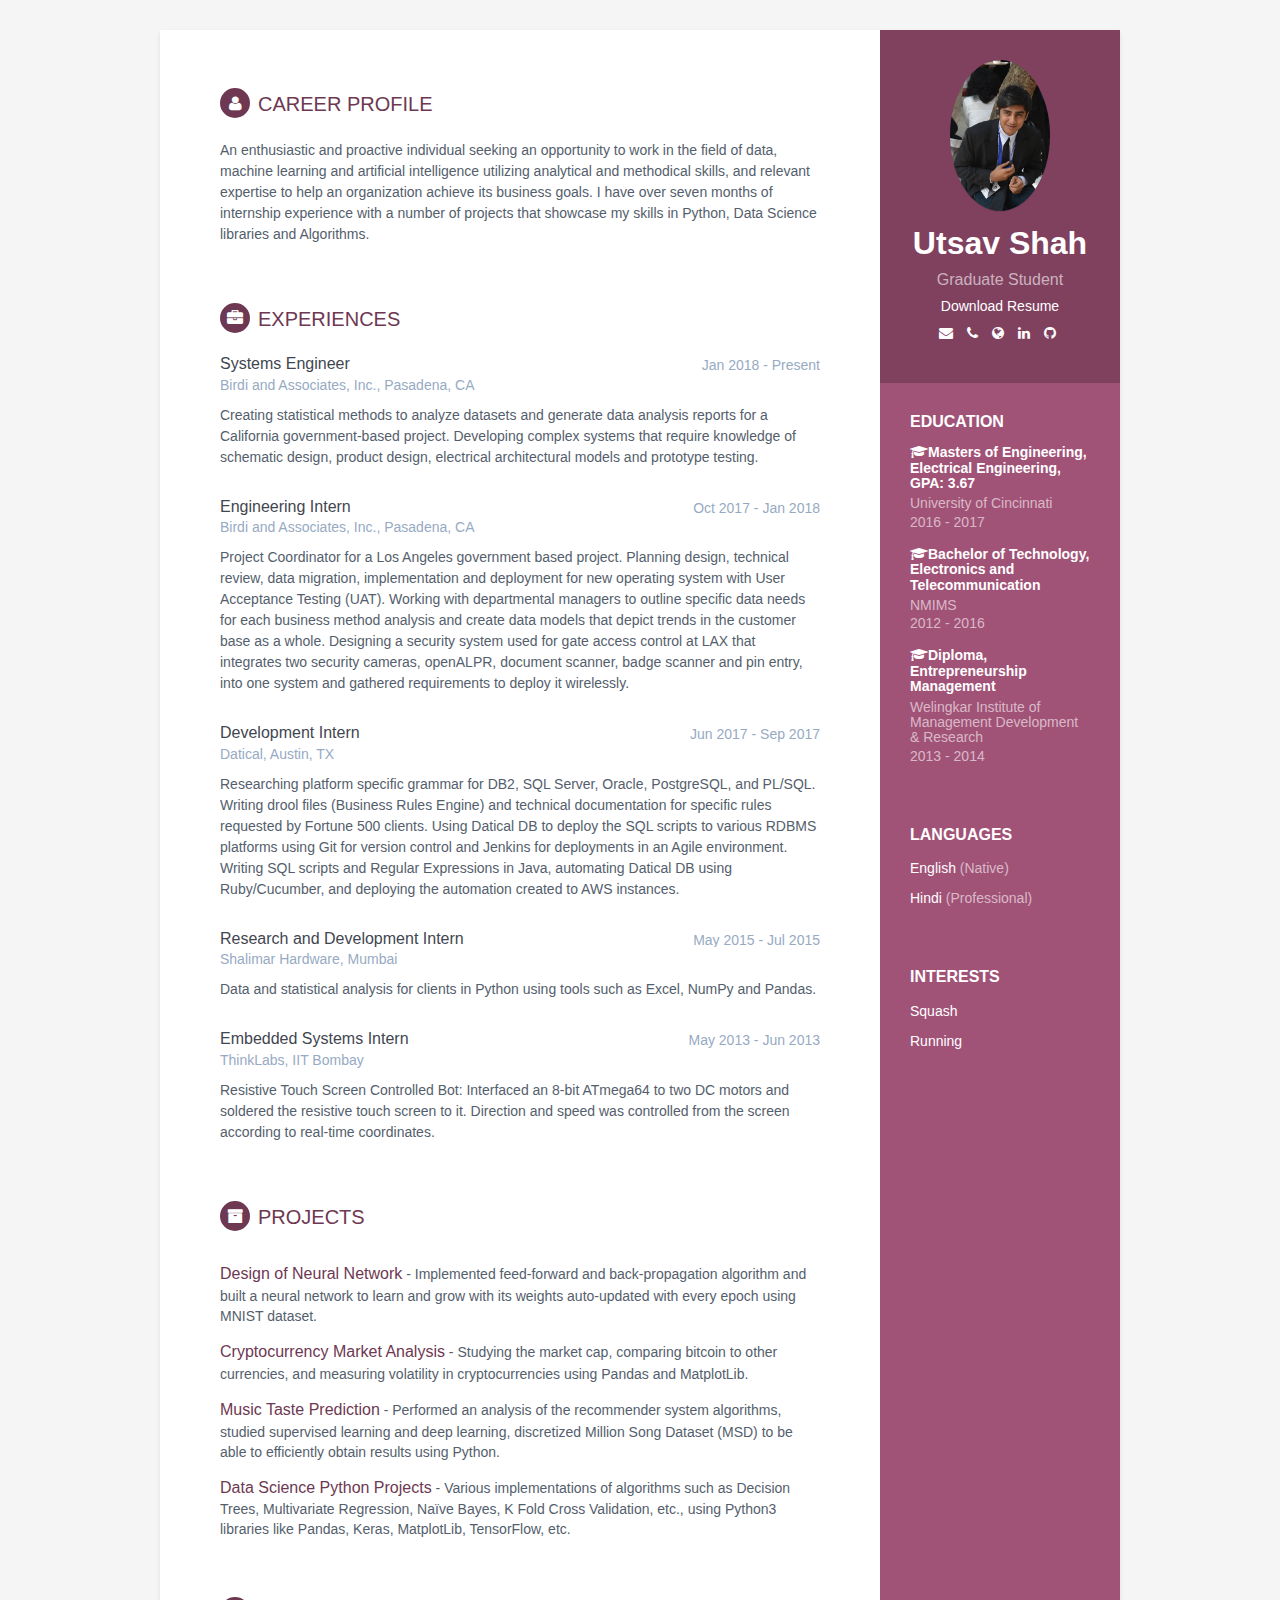
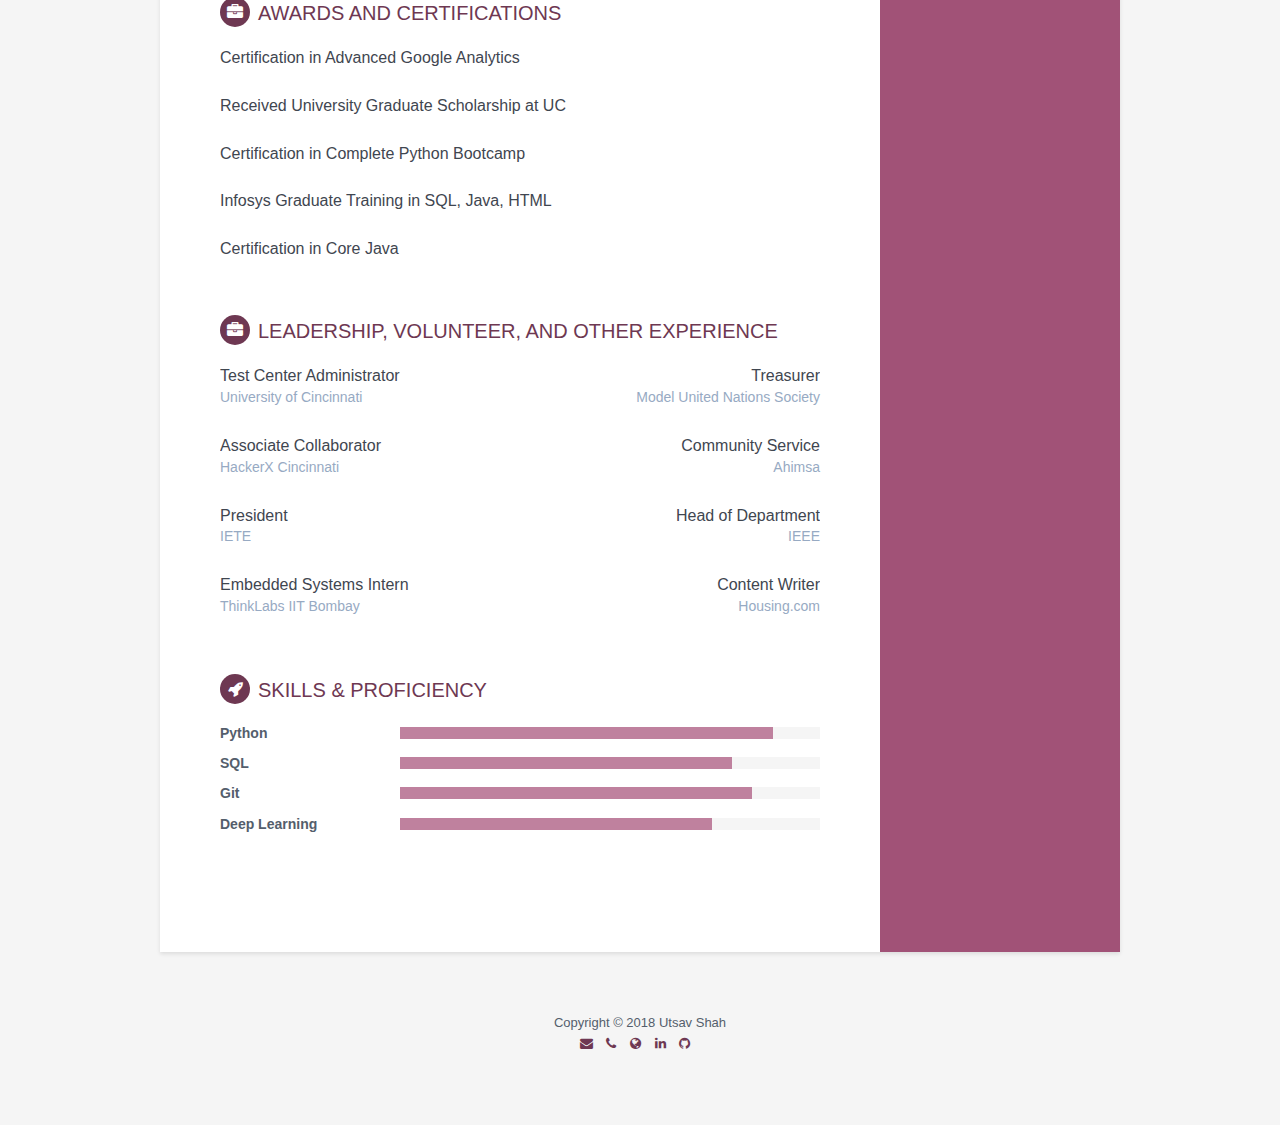
==== commit 3197412d: "updating index.html file again" ====
--- a/index.html
+++ b/index.html
@@ -180,19 +180,35 @@
         <div class="item">
             <div class="meta">
                 <div class="upper-row">
-                    <h3 class="job-title">Certification in Advanced Google Analytics<span style="float:right">Received University Graduate Scholarship at UC</span> </h3>
+                    <h3 class="job-title">Certification in Advanced Google Analytics<span style="float:right"></span> </h3>
                 </div>    
             </div>
         </div>
 
+        <div class="item">
+            <div class="meta">
+                <div class="upper-row">
+                    <h3 class="job-title">Received University Graduate Scholarship at UC<span style="float:right"></span> </h3>
+                </div>    
+            </div>
+        </div>
+
          <div class="item">
             <div class="meta">
                 <div class="upper-row">
-                    <h3 class="job-title">Certification in Complete Python Bootcamp<span style="float:right">Infosys Graduate Training in SQL, Java, HTML</span></h3>
+                    <h3 class="job-title">Certification in Complete Python Bootcamp<span style="float:right"></span></h3>
                 </div>    
             </div>
         </div>                 
         
+         <div class="item">
+            <div class="meta">
+                <div class="upper-row">
+                    <h3 class="job-title">Infosys Graduate Training in SQL, Java, HTML<span style="float:right"></span></h3>
+                </div>    
+            </div>
+        </div>                 
+
         <div class="item">
             <div class="meta">
                 <div class="upper-row">
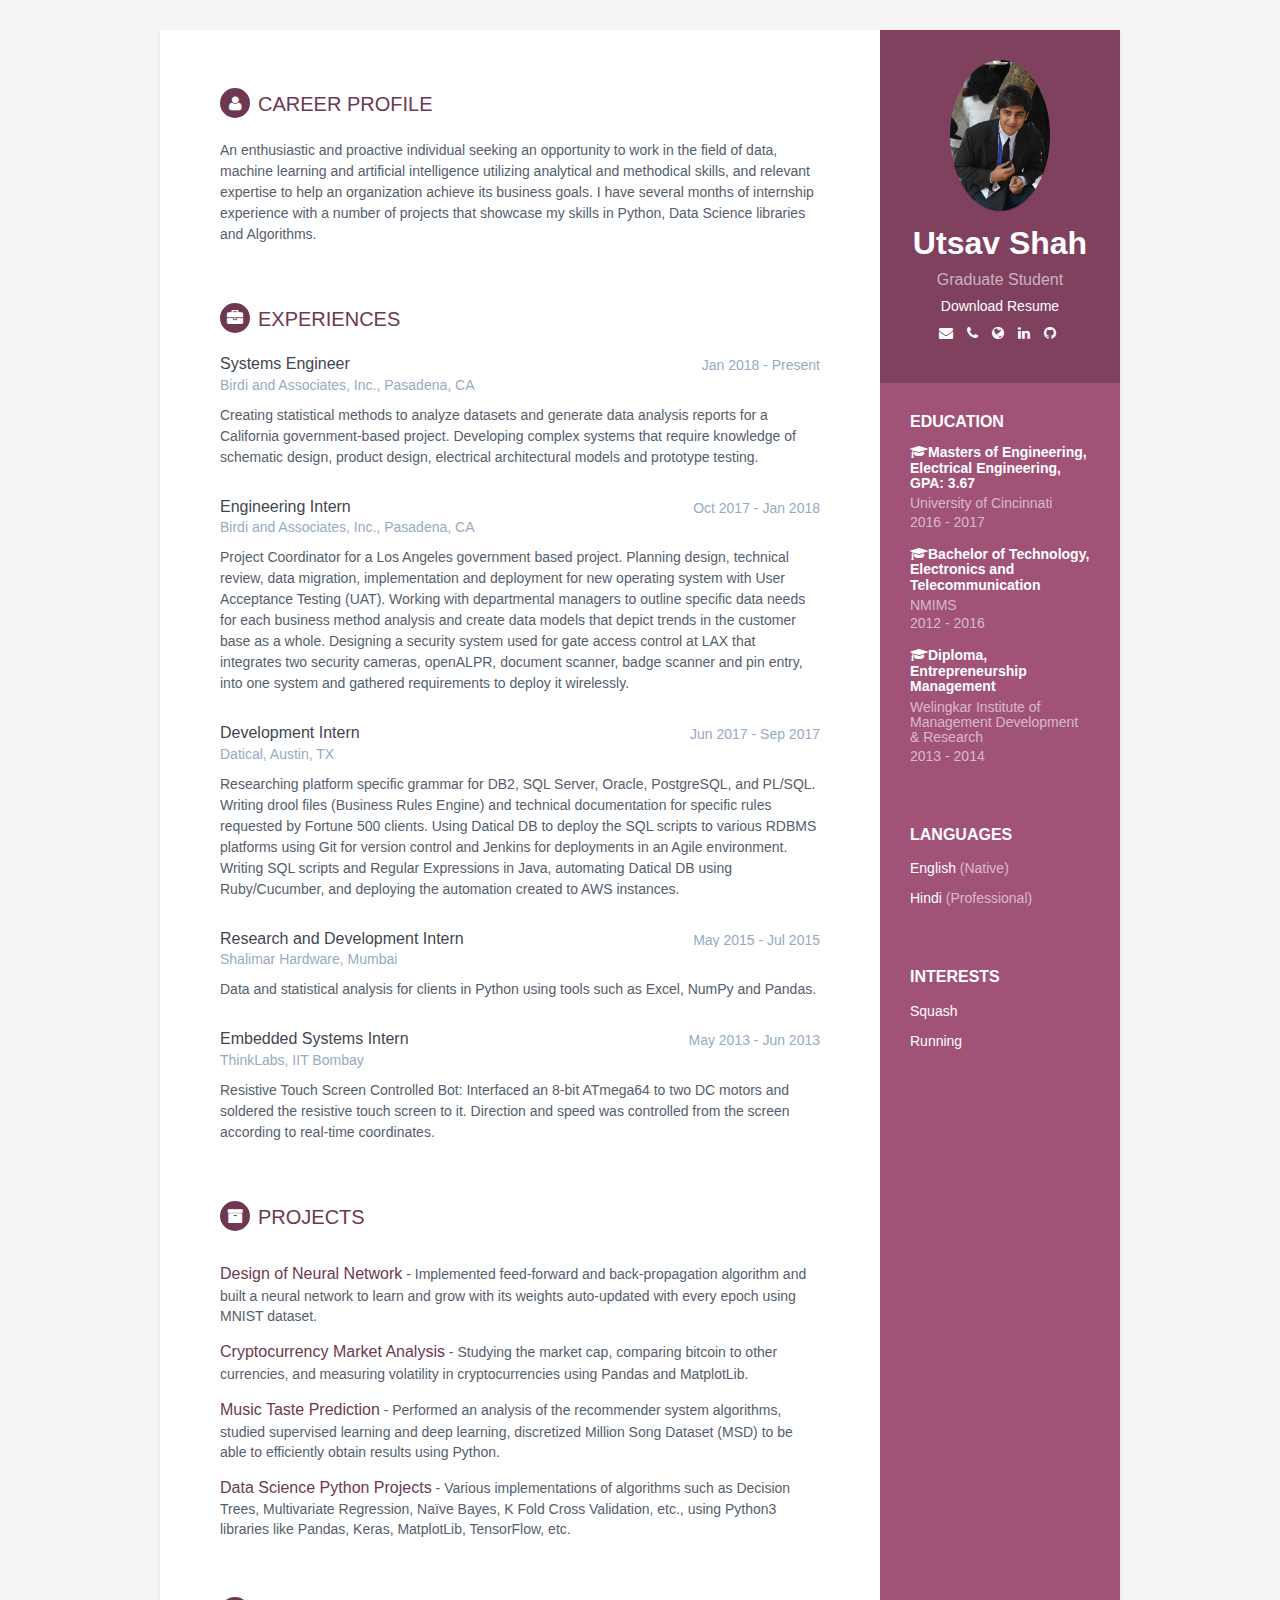
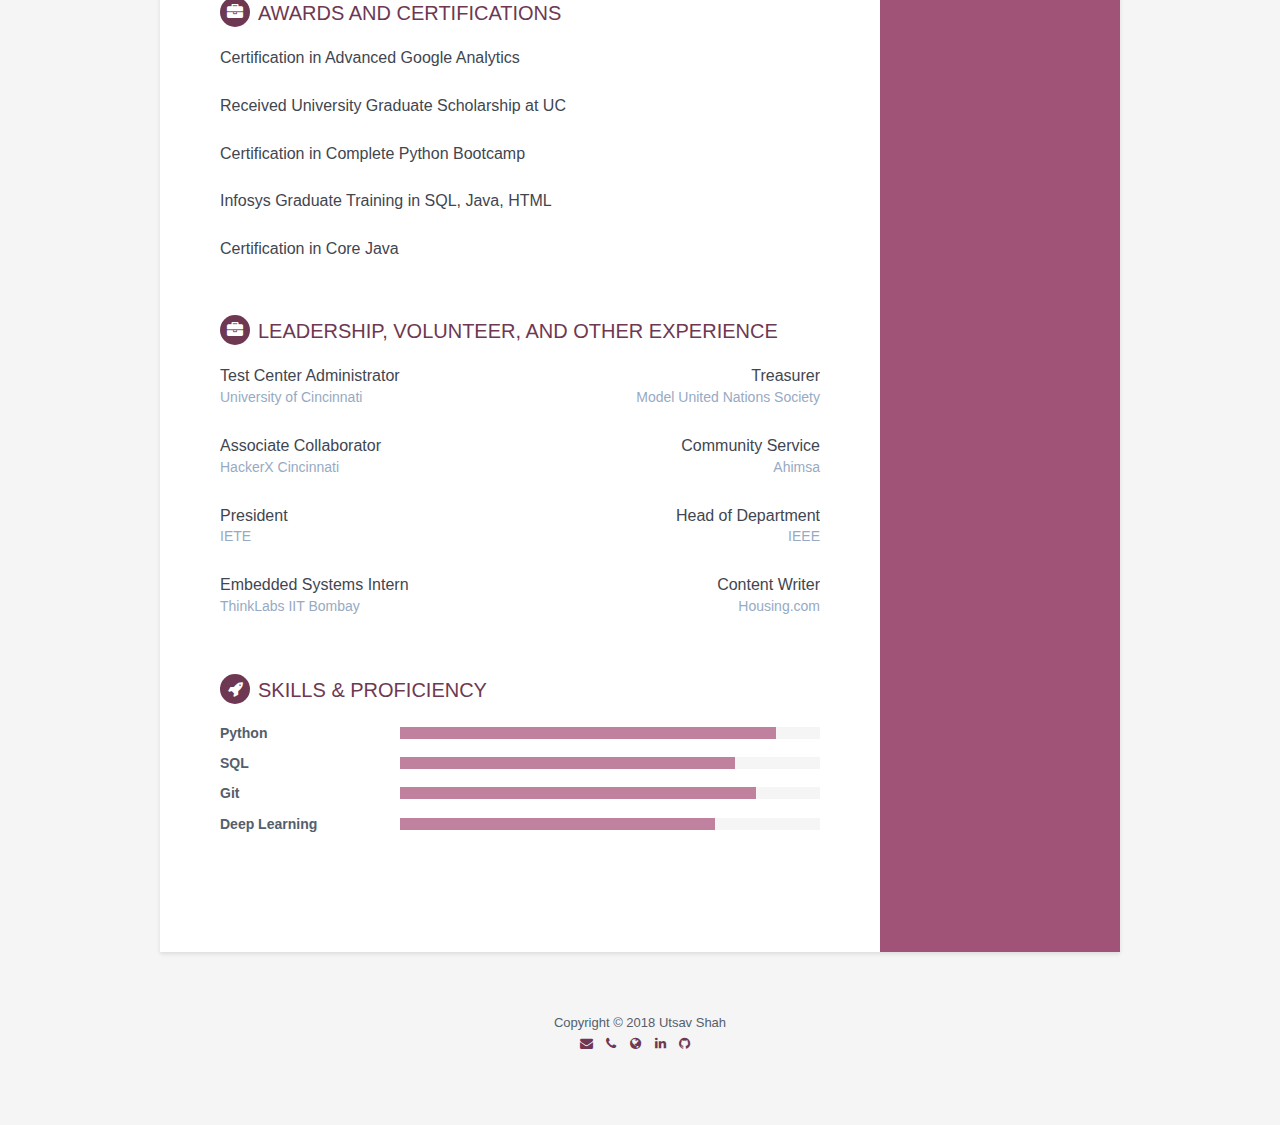
==== commit 430196be: "updated summary" ====
--- a/index.html
+++ b/index.html
@@ -88,7 +88,7 @@
 <section class="section summary-section">
 <h2 class="section-title"><i class="fa fa-user"></i>Career Profile</h2>
 <div class="summary">
-    <p>An enthusiastic and proactive individual seeking an opportunity to work in the field of data, machine learning and artificial intelligence utilizing analytical and methodical skills, and relevant expertise to help an organization achieve its business goals. I have over seven months of internship experience with a number of projects that showcase my skills in Python, Data Science libraries and Algorithms.</p>
+    <p>An enthusiastic and proactive individual seeking an opportunity to work in the field of data, machine learning and artificial intelligence utilizing analytical and methodical skills, and relevant expertise to help an organization achieve its business goals. I have several months of internship experience with a number of projects that showcase my skills in Python, Data Science libraries and Algorithms.</p>
 </div><!--//summary-->
 </section> 
                     
